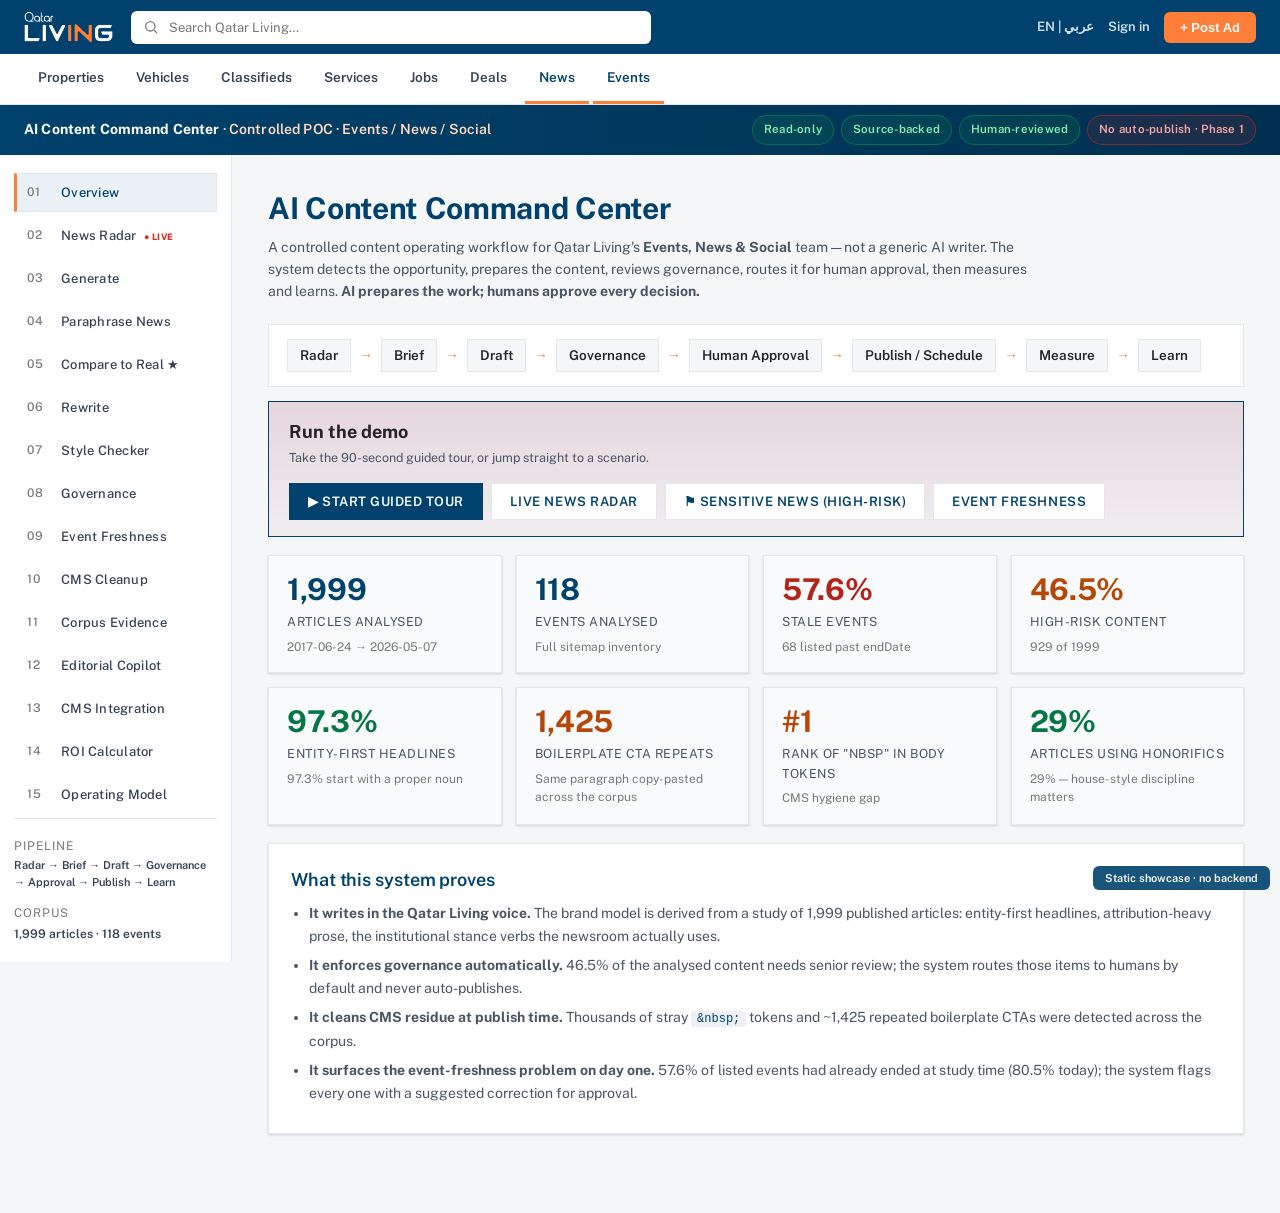
==== index.html @ 184d334a "Add Compare-to-Real: real QL article vs pilot from same facts, side by side Co-Authored-By: Claude O" ====
<!doctype html>
<html lang="en">
<head>
  <meta charset="utf-8" />
  <meta name="viewport" content="width=device-width, initial-scale=1" />
  <title>Qatar Living — Editorial Command Center · LeenAI</title>
  <link rel="stylesheet" href="./style.css" />
  <link rel="preconnect" href="https://fonts.googleapis.com" />
  <link rel="preconnect" href="https://fonts.gstatic.com" crossorigin />
  <link href="https://fonts.googleapis.com/css2?family=Public+Sans:ital,wght@0,400;0,500;0,600;0,700;0,800;1,400&family=Source+Serif+4:wght@600;700&display=swap" rel="stylesheet" />
</head>
<body>
  <div class="ql-chrome">
    <!-- Faithful Qatar Living site header -->
    <div class="ql-topbar">
      <img class="ql-logo" src="./assets/ql-logo.webp" alt="Qatar Living" />
      <div class="ql-search">
        <svg width="16" height="16" viewBox="0 0 24 24" fill="none" stroke="#787878" stroke-width="2"><circle cx="11" cy="11" r="7"/><line x1="21" y1="21" x2="16.65" y2="16.65"/></svg>
        <input placeholder="Search Qatar Living…" />
      </div>
      <div class="ql-top-actions">
        <span class="ql-top-link">EN | عربي</span>
        <span class="ql-top-link">Sign in</span>
        <button class="ql-postad">+ Post Ad</button>
      </div>
    </div>
    <div class="ql-navbar">
      <span class="ql-nav-cat">Properties</span>
      <span class="ql-nav-cat">Vehicles</span>
      <span class="ql-nav-cat">Classifieds</span>
      <span class="ql-nav-cat">Services</span>
      <span class="ql-nav-cat">Jobs</span>
      <span class="ql-nav-cat">Deals</span>
      <span class="ql-nav-cat active">News</span>
      <span class="ql-nav-cat active">Events</span>
    </div>
    <!-- Internal console banner -->
    <div class="console-banner">
      <div class="cb-title">AI Content Command Center <span>· Controlled POC · Events / News / Social</span></div>
      <div class="cb-badges">
        <span class="badge badge-trust">Read-only</span>
        <span class="badge badge-trust">Source-backed</span>
        <span class="badge badge-trust">Human-reviewed</span>
        <span class="badge badge-stop">No auto-publish · Phase 1</span>
      </div>
    </div>
  </div>

  <div class="shell">
    <nav class="sidenav" aria-label="Sections">
      <button class="nav-item active" data-section="overview">
        <span class="nav-num">01</span><span>Overview</span>
      </button>
      <button class="nav-item" data-section="radar">
        <span class="nav-num">02</span><span>News Radar <span class="nav-live">● LIVE</span></span>
      </button>
      <button class="nav-item" data-section="generate">
        <span class="nav-num">03</span><span>Generate</span>
      </button>
      <button class="nav-item" data-section="paraphrase">
        <span class="nav-num">04</span><span>Paraphrase News</span>
      </button>
      <button class="nav-item" data-section="compare">
        <span class="nav-num">05</span><span>Compare to Real ★</span>
      </button>
      <button class="nav-item" data-section="rewrite">
        <span class="nav-num">06</span><span>Rewrite</span>
      </button>
      <button class="nav-item" data-section="checker">
        <span class="nav-num">07</span><span>Style Checker</span>
      </button>
      <button class="nav-item" data-section="governance">
        <span class="nav-num">08</span><span>Governance</span>
      </button>
      <button class="nav-item" data-section="freshness">
        <span class="nav-num">09</span><span>Event Freshness</span>
      </button>
      <button class="nav-item" data-section="cleanup">
        <span class="nav-num">10</span><span>CMS Cleanup</span>
      </button>
      <button class="nav-item" data-section="evidence">
        <span class="nav-num">11</span><span>Corpus Evidence</span>
      </button>
      <button class="nav-item" data-section="copilot">
        <span class="nav-num">12</span><span>Editorial Copilot</span>
      </button>
      <button class="nav-item" data-section="cms">
        <span class="nav-num">13</span><span>CMS Integration</span>
      </button>
      <button class="nav-item" data-section="roi">
        <span class="nav-num">14</span><span>ROI Calculator</span>
      </button>
      <button class="nav-item" data-section="operating">
        <span class="nav-num">15</span><span>Operating Model</span>
      </button>
      <div class="nav-foot">
        <div class="nav-foot-label">Pipeline</div>
        <div class="nav-foot-value" style="font-size:11px;line-height:1.5">Radar → Brief → Draft → Governance → Approval → Publish → Learn</div>
        <div class="nav-foot-label" style="margin-top:14px">Corpus</div>
        <div class="nav-foot-value">1,999 articles · 118 events</div>
      </div>
    </nav>

    <main class="main">

      <!-- ───────────────────── 01 OVERVIEW ───────────────────── -->
      <section id="section-overview" class="section visible">
        <div class="section-head">
          <h1>AI Content Command Center</h1>
          <p class="section-sub">
            A controlled content operating workflow for Qatar Living's
            <b>Events, News &amp; Social</b> team — not a generic AI writer. The
            system detects the opportunity, prepares the content, reviews
            governance, routes it for human approval, then measures and learns.
            <b>AI prepares the work; humans approve every decision.</b>
          </p>
        </div>

        <!-- Pipeline strip -->
        <div class="pipeline-strip">
          <span class="pipe">Radar</span><span class="pipe-arrow">→</span>
          <span class="pipe">Brief</span><span class="pipe-arrow">→</span>
          <span class="pipe">Draft</span><span class="pipe-arrow">→</span>
          <span class="pipe">Governance</span><span class="pipe-arrow">→</span>
          <span class="pipe">Human Approval</span><span class="pipe-arrow">→</span>
          <span class="pipe">Publish / Schedule</span><span class="pipe-arrow">→</span>
          <span class="pipe">Measure</span><span class="pipe-arrow">→</span>
          <span class="pipe">Learn</span>
        </div>

        <!-- Run demo entry -->
        <div class="run-demo-bar">
          <div>
            <div class="run-demo-title">Run the demo</div>
            <div class="run-demo-sub">Take the 90-second guided tour, or jump straight to a scenario.</div>
          </div>
          <div class="run-demo-actions">
            <button class="btn-primary" id="tour-start">▶ Start guided tour</button>
            <button class="btn-secondary" data-jump="radar">Live News Radar</button>
            <button class="btn-secondary" data-demo="sensitive">⚑ Sensitive News (High-risk)</button>
            <button class="btn-secondary" data-jump="freshness">Event freshness</button>
          </div>
        </div>

        <div class="stat-grid" id="stat-grid">
          <div class="stat-card stat-loading">Loading corpus statistics…</div>
        </div>

        <div class="card explainer">
          <h3>What this system proves</h3>
          <ul class="bullets">
            <li><b>It writes in the Qatar Living voice.</b> The brand model is derived from a study of 1,999 published articles: entity-first headlines, attribution-heavy prose, the institutional stance verbs the newsroom actually uses.</li>
            <li><b>It enforces governance automatically.</b> 46.5% of the analysed content needs senior review; the system routes those items to humans by default and never auto-publishes.</li>
            <li><b>It cleans CMS residue at publish time.</b> Thousands of stray <code>&amp;nbsp;</code> tokens and ~1,425 repeated boilerplate CTAs were detected across the corpus.</li>
            <li><b>It surfaces the event-freshness problem on day one.</b> 57.6% of listed events had already ended at study time (80.5% today); the system flags every one with a suggested correction for approval.</li>
          </ul>
        </div>
      </section>

      <!-- ───────────────────── 02 NEWS RADAR ───────────────────── -->
      <section id="section-radar" class="section">
        <div class="section-head">
          <h1>Live News Radar</h1>
          <p class="section-sub">
            The pilot continuously scrapes real Qatar news (QNA, The Peninsula,
            Qatar Tribune, Gulf Times and more) and classifies each item for
            governance risk. Pick any story and the system <b>re-reports it in
            Qatar Living's tone</b> — reworded, governed, queued for approval.
            Only headline + source are stored; the article is written fresh.
          </p>
        </div>

        <div class="radar-bar">
          <div class="radar-status" id="radar-status">Loading live feed…</div>
          <div class="row" style="gap:8px;flex-wrap:wrap">
            <span class="radar-risk" id="radar-riskmix"></span>
            <button class="btn-primary" id="radar-auto">⚡ Auto-prepare top 3 → queue</button>
            <button class="btn-secondary" id="radar-refresh">↻ Refresh now</button>
          </div>
        </div>
        <div id="radar-auto-out"></div>

        <div class="radar-grid" id="radar-grid">
          <div class="empty-state">Scraping live Qatar news…</div>
        </div>

        <!-- where the prepared QL package appears -->
        <div id="radar-output" style="margin-top:18px"></div>
      </section>

      <!-- ───────────────────── 03 GENERATE ───────────────────── -->
      <section id="section-generate" class="section">
        <div class="section-head">
          <h1>New Event / News Content Package</h1>
          <p class="section-sub">
            Provide a brief. The system returns a <b>complete multi-format
            package</b> — brief, article, Instagram caption, story copy, push
            notification, video/Reel script, and a poster brief — with a
            governance verdict and source-grounding check. Then route it to the
            approval queue.
          </p>
        </div>

        <div class="scenario-row" id="scenario-row">
          <span class="scenario-label">Demo scenarios:</span>
        </div>

        <div class="generate-grid">
          <div class="card form-card">
            <div class="form-grid">
              <label class="field field-wide">
                <span>Topic / headline idea</span>
                <input id="g-topic" type="text" placeholder="HH the Amir receives Pakistani PM in Doha" />
              </label>

              <label class="field">
                <span>Entity</span>
                <input id="g-entity" type="text" placeholder="HH Sheikh Tamim bin Hamad Al Thani" />
              </label>

              <label class="field">
                <span>Category</span>
                <input id="g-category" type="text" placeholder="Diplomatic / Royal" />
              </label>

              <label class="field">
                <span>Date</span>
                <input id="g-date" type="text" placeholder="2026-06-07" />
              </label>

              <label class="field">
                <span>Risk hint</span>
                <select id="g-risk-hint">
                  <option value="">auto</option>
                  <option>High</option>
                  <option>Medium</option>
                  <option>Low</option>
                </select>
              </label>

              <label class="field field-wide">
                <span>Key facts</span>
                <textarea id="g-facts" rows="4" placeholder="The Amir received HE Mr Sharif at the Amiri Diwan…"></textarea>
              </label>

              <label class="field field-wide">
                <span>Quote (optional)</span>
                <textarea id="g-quote" rows="2" placeholder="We value Pakistan's stance — HH the Amir"></textarea>
              </label>

              <label class="field">
                <span>Length</span>
                <select id="g-length">
                  <option>short</option>
                  <option selected>standard</option>
                  <option>long</option>
                </select>
              </label>

              <label class="field" style="align-self:end">
                <span>Mode</span>
                <select id="g-mode" title="Output mode">
                  <option value="package" selected>Full package (multi-format)</option>
                  <option value="stream">Article only (live stream)</option>
                  <option value="full">Article only (one shot)</option>
                </select>
              </label>

              <div class="field" style="align-self:end">
                <button id="g-submit" class="btn-primary">Generate package</button>
              </div>
            </div>
          </div>

          <div class="card output-card" id="g-output">
            <div class="empty-state">Generated draft, governance, and style score will appear here.</div>
          </div>
        </div>
      </section>

      <!-- ───────────────────── 03 PARAPHRASE NEWS ───────────────────── -->
      <section id="section-paraphrase" class="section">
        <div class="section-head">
          <h1>Paraphrase News into Qatar Living style</h1>
          <p class="section-sub">
            Paste a full news article from any source (wire copy, a press
            release, another outlet). The system <b>re-reports it as an original
            Qatar Living article</b> — reworded, not copied — applying all
            <b>12 Genuine Issues</b> and the house guidelines: cleans
            <code>&amp;nbsp;</code>/boilerplate, fixes honorifics, removes
            sensational language, adds a local-impact angle, suggests a category
            and byline, and surfaces the key facts. Then it checks how faithful
            the rewrite is to the source.
          </p>
        </div>

        <div class="scenario-row">
          <span class="scenario-label">Try a sample:</span>
          <button class="scenario-btn" id="pp-sample">Messy wire story (with nbsp + hype + boilerplate)</button>
        </div>

        <div class="rewrite-grid">
          <div class="card">
            <label class="field" style="margin-bottom:12px">
              <span>Original source name (optional)</span>
              <input id="pp-source" type="text" placeholder="e.g. Gulf Times / Qatar Airways press office" />
            </label>
            <h3>Paste the full news article</h3>
            <textarea id="pp-input" rows="16" placeholder="Paste the complete article text here…"></textarea>
            <button id="pp-submit" class="btn-primary" style="margin-top:14px">Paraphrase into Qatar Living style</button>
          </div>
          <div class="card" id="pp-output">
            <div class="empty-state">The Qatar-Living-style rewrite, the Genuine Issues applied, governance, grounding, and an originality check will appear here.</div>
          </div>
        </div>
      </section>

      <!-- ───────────────────── 05 COMPARE TO REAL ───────────────────── -->
      <section id="section-compare" class="section">
        <div class="section-head">
          <h1>Compare to a Real Qatar Living Article</h1>
          <p class="section-sub">
            Pick a <b>real, recently-published Qatar Living article</b>. The pilot
            writes its own version from the <b>same facts</b>. You judge them
            side by side. We don't claim "better" — the style score measures
            <b>adherence to your own house rules</b>; readability and grounding
            are independent. The real article's CMS-hygiene issues are shown too.
          </p>
        </div>
        <div class="callout">
          <b>How to read this:</b> the real article is by definition 100% Qatar Living style (it <i>is</i> Qatar Living). The interesting result is that the pilot, from only the facts, lands at near-identical adherence — usually <b>more readable and with zero CMS residue</b>.
        </div>
        <div class="scenario-row" id="compare-row">
          <span class="scenario-label">Real articles:</span>
        </div>
        <div id="compare-output">
          <div class="empty-state">Pick a real article above to generate the side-by-side.</div>
        </div>
      </section>

      <!-- ───────────────────── 06 REWRITE ───────────────────── -->
      <section id="section-rewrite" class="section">
        <div class="section-head">
          <h1>Rewrite in Qatar Living voice</h1>
          <p class="section-sub">Paste rough or casual text. LeenAI rewrites it into Qatar Living's institutional register, drops forbidden language, and adds attribution.</p>
        </div>

        <div class="scenario-row" id="rewrite-samples-row">
          <span class="scenario-label">Try a sample:</span>
        </div>

        <div class="rewrite-grid">
          <div class="card">
            <h3>Original</h3>
            <textarea id="r-input" rows="10" placeholder="Paste rough text here…"></textarea>
            <button id="r-submit" class="btn-primary" style="margin-top:14px">Rewrite</button>
          </div>
          <div class="card" id="r-output">
            <div class="empty-state">Rewritten draft, change summary, and a before/after style score will appear here.</div>
          </div>
        </div>
      </section>

      <!-- ───────────────────── 04 STYLE CHECKER ───────────────────── -->
      <section id="section-checker" class="section">
        <div class="section-head">
          <h1>Style Compliance Checker</h1>
          <p class="section-sub">Paste a draft. The checker scores it against seven Qatar-Living style dimensions and lists suggested edits.</p>
        </div>
        <div class="rewrite-grid">
          <div class="card">
            <h3>Draft</h3>
            <textarea id="c-input" rows="14" placeholder="First line is treated as the headline. Following lines are the body."></textarea>
            <div class="row" style="margin-top:14px;gap:14px">
              <label class="field" style="flex:0 0 auto">
                <span>Intended length</span>
                <select id="c-length">
                  <option>short</option>
                  <option selected>standard</option>
                  <option>long</option>
                </select>
              </label>
              <button id="c-submit" class="btn-primary">Score</button>
            </div>
          </div>
          <div class="card" id="c-output">
            <div class="empty-state">Score and per-dimension breakdown will appear here.</div>
          </div>
        </div>
      </section>

      <!-- ───────────────────── 05 GOVERNANCE ───────────────────── -->
      <section id="section-governance" class="section">
        <div class="section-head">
          <h1>Governance Risk Classifier</h1>
          <p class="section-sub">Paste any draft or headline. The classifier returns the risk tier, labels detected, and the required Qatar Living approval route.</p>
        </div>
        <div class="rewrite-grid">
          <div class="card">
            <h3>Draft</h3>
            <textarea id="gov-input" rows="14" placeholder="Paste draft text or a headline…"></textarea>
            <button id="gov-submit" class="btn-primary" style="margin-top:14px">Classify</button>
          </div>
          <div class="card" id="gov-output">
            <div class="empty-state">Risk tier, labels, and approval route will appear here.</div>
          </div>
        </div>
      </section>

      <!-- ───────────────────── 06 EVENT FRESHNESS ───────────────────── -->
      <section id="section-freshness" class="section">
        <div class="section-head">
          <h1>Event Freshness Monitor</h1>
          <p class="section-sub">Surfaces stale events from <code>stale_events.jsonl</code> and proposes a lifecycle action per event.</p>
        </div>
        <div id="freshness-summary" class="callout">Loading event freshness report…</div>
        <div class="card" style="padding:0;overflow:hidden">
          <table id="freshness-table">
            <thead>
              <tr>
                <th>Event</th>
                <th>Start</th>
                <th>End</th>
                <th>Days stale</th>
                <th>CMS status</th>
                <th>Suggested action</th>
              </tr>
            </thead>
            <tbody><tr><td colspan="6" style="padding:18px">Loading…</td></tr></tbody>
          </table>
        </div>
      </section>

      <!-- ───────────────────── 07 CMS CLEANUP ───────────────────── -->
      <section id="section-cleanup" class="section">
        <div class="section-head">
          <h1>CMS Cleanup Assistant</h1>
          <p class="section-sub">Paste a messy article body. The cleaner strips <code>&amp;nbsp;</code>, the repeated social-CTA boilerplate, stray HTML, and whitespace noise.</p>
        </div>
        <div class="rewrite-grid">
          <div class="card">
            <h3>Raw body</h3>
            <textarea id="cl-input" rows="12" placeholder="Paste raw HTML/article body here…"></textarea>
            <div class="row" style="margin-top:14px;gap:14px">
              <button id="cl-load-sample" class="btn-secondary">Load sample dirty body</button>
              <button id="cl-submit" class="btn-primary">Clean</button>
            </div>
          </div>
          <div class="card" id="cl-output">
            <div class="empty-state">Cleaned text and a count of issues removed will appear here.</div>
          </div>
        </div>
      </section>

      <!-- ───────────────────── 08 EVIDENCE ───────────────────── -->
      <section id="section-evidence" class="section">
        <div class="section-head">
          <h1>Corpus Evidence</h1>
          <p class="section-sub">Every style rule the AI follows is grounded in the corpus. The chips below come from the actual frequency tables in <code>analysis_data.json</code>.</p>
        </div>

        <div class="evidence-grid">
          <div class="card">
            <h3>Top headline openers</h3>
            <p class="muted">The entity-first pattern — 97.3% of QL headlines begin with one of these.</p>
            <div class="chips" id="ev-openers"></div>
          </div>

          <div class="card">
            <h3>Editorial stance verbs</h3>
            <p class="muted">The verb palette LeenAI prefers. Every one is a top-25 corpus hit.</p>
            <div class="chips" id="ev-verbs"></div>
          </div>

          <div class="card">
            <h3>Avoided language</h3>
            <p class="muted">Probe terms that appear in &lt;1% of the corpus. LeenAI never produces these.</p>
            <div class="chips chips-warn" id="ev-avoid"></div>
          </div>

          <div class="card">
            <h3>Persona summary</h3>
            <blockquote class="persona">
              Institutional, formal, optimistic, ceremonial, attribution-heavy.
              Entity-first headlines. Stance verbs: announced, launched, stressed,
              affirmed, welcomed, signed. Honorifics respected (29% of articles).
              Avoids opinion, clickbait, and sensational language.
            </blockquote>
          </div>

          <div class="card span-2">
            <h3>Sample headlines from the corpus</h3>
            <ul class="serif-list" id="ev-headlines"></ul>
          </div>

          <div class="card span-2">
            <h3>The brand-voice prompt</h3>
            <p class="muted">This is the exact system prompt LeenAI uses for every Qatar Living draft.</p>
            <pre id="ev-prompt" class="prompt-pre">Loading…</pre>
          </div>
        </div>
      </section>

      <!-- ───────────────────── 09 EDITORIAL COPILOT ───────────────────── -->
      <section id="section-copilot" class="section">
        <div class="section-head">
          <h1>Editorial Copilot</h1>
          <p class="section-sub">
            The human-in-the-loop queue. AI prepares the draft; the editor
            approves, edits-and-approves, or rejects with a reason. Every
            decision feeds the learning loop below — this is how the system
            improves from editor behaviour over time.
          </p>
        </div>

        <div class="row" style="gap:10px;margin-bottom:14px;flex-wrap:wrap">
          <button id="cp-seed" class="btn-secondary">Send a generated draft to the queue</button>
          <button id="cp-refresh" class="btn-secondary">Refresh queue</button>
          <button id="cp-reset" class="btn-secondary">Reset queue</button>
        </div>

        <div class="generate-grid">
          <div class="card" style="padding:0;overflow:hidden">
            <div style="padding:14px 18px;border-bottom:1px solid var(--rule)"><h3 style="margin:0">Review queue</h3></div>
            <div id="cp-queue"><div class="empty-state" style="padding:18px">Queue is empty. Click “Send a generated draft to the queue”.</div></div>
          </div>
          <div class="card">
            <h3>Learning loop</h3>
            <p class="muted">Reviewer reasons aggregated into candidate prompt-rule improvements — the §6 learning hook.</p>
            <div id="cp-learning"><div class="empty-state">Act on a few queue items to populate the learning loop.</div></div>
          </div>
        </div>
      </section>

      <!-- ───────────────────── 10 CMS INTEGRATION ───────────────────── -->
      <section id="section-cms" class="section">
        <div class="section-head">
          <h1>CMS Integration <span class="mock-tag">MOCK CONNECTOR</span></h1>
          <p class="section-sub">
            Demonstrates the integration <i>contract</i>, not a live system.
            Read-only pull of content opportunities; drafts pushed as
            <b>draft status only</b> — never auto-published. A real adapter swaps
            these calls for the CMS REST API (e.g. WordPress <code>status=draft</code>).
          </p>
        </div>
        <div class="callout">
          <b>Why this matters:</b> the #1 question from any media buyer is “how do you
          integrate with our CMS?”. The answer is: read-only first, drafts only,
          human publishes. This panel makes that posture concrete.
        </div>
        <div class="card" style="padding:0;overflow:hidden">
          <div style="padding:14px 18px;border-bottom:1px solid var(--rule)"><h3 style="margin:0">Content opportunities (read-only pull)</h3></div>
          <div id="cms-opps"><div class="empty-state" style="padding:18px">Loading…</div></div>
        </div>
        <div id="cms-push-out" style="margin-top:16px"></div>
      </section>

      <!-- ───────────────────── 11 ROI CALCULATOR ───────────────────── -->
      <section id="section-roi" class="section">
        <div class="section-head">
          <h1>ROI Calculator</h1>
          <p class="section-sub">
            The number executives actually decide on. Conservative by design —
            adoption is set below 100% and every formula is shown.
          </p>
        </div>
        <div class="generate-grid">
          <div class="card form-card">
            <div class="form-grid">
              <label class="field"><span>Editors</span><input id="roi-editors" type="number" value="20" /></label>
              <label class="field"><span>Articles / day</span><input id="roi-articles" type="number" value="40" /></label>
              <label class="field"><span>Minutes saved / article</span><input id="roi-minutes" type="number" value="12" /></label>
              <label class="field"><span>Working days / month</span><input id="roi-days" type="number" value="22" /></label>
              <label class="field"><span>Loaded cost / hour (USD)</span><input id="roi-cost" type="number" value="25" /></label>
              <label class="field"><span>Adoption rate (0-1)</span><input id="roi-adopt" type="number" step="0.05" value="0.6" /></label>
              <div class="field field-wide" style="align-self:end">
                <button id="roi-submit" class="btn-primary">Calculate ROI</button>
              </div>
            </div>
          </div>
          <div class="card" id="roi-output">
            <div class="empty-state">Adjust the inputs and click Calculate ROI.</div>
          </div>
        </div>
      </section>

      <!-- ───────────────────── 12 OPERATING MODEL ───────────────────── -->
      <section id="section-operating" class="section">
        <div class="section-head">
          <h1>Operating Model &amp; KPI Readiness</h1>
          <p class="section-sub">
            How the system becomes part of the company's daily workflow — every
            stage has an owner, a KPI, and a control. This is what separates an
            operating layer from an AI experiment.
          </p>
        </div>
        <div class="callout" id="op-principle">Loading…</div>
        <div class="card" style="padding:0;overflow:hidden">
          <table id="op-table">
            <thead><tr><th>Workflow stage</th><th>Owner</th><th>KPI</th><th>Control</th></tr></thead>
            <tbody><tr><td colspan="4" style="padding:18px">Loading…</td></tr></tbody>
          </table>
        </div>
        <h3 style="margin-top:20px">Audit trail (every decision logged)</h3>
        <p class="muted">Source · draft · reviewer · decision · reason · timestamp — populated as the approval queue is used.</p>
        <div class="card" style="padding:0;overflow:hidden">
          <table id="audit-table">
            <thead><tr><th>Time</th><th>Item</th><th>Action</th><th>Reviewer</th><th>Reason</th></tr></thead>
            <tbody><tr><td colspan="5" style="padding:18px" class="muted">No decisions yet. Use the Editorial Copilot to approve/edit/reject items.</td></tr></tbody>
          </table>
        </div>
      </section>

    </main>
  </div>

  <!-- Guided tour overlay -->
  <div id="tour" class="tour-hidden">
    <div class="tour-backdrop"></div>
    <div class="tour-card" id="tour-card">
      <div class="tour-step" id="tour-step"></div>
      <div class="tour-title" id="tour-title"></div>
      <div class="tour-text" id="tour-text"></div>
      <div class="tour-actions">
        <button class="btn-secondary" id="tour-skip">Skip</button>
        <button class="btn-primary" id="tour-next">Next →</button>
      </div>
    </div>
  </div>

  <script src="./static-shim.js"></script>
  <script src="./app.js"></script>
<div style="position:fixed;right:10px;bottom:10px;background:#00426d;color:#fff;font:600 11px Public Sans,sans-serif;padding:6px 12px;border-radius:6px;z-index:99;opacity:.9">Static showcase · no backend</div></body>
</html>
---- style.css ----
/* ───────────── Qatar Living AI Content Command Center — visual system ─────────────
   Faithful Qatar Living identity: navy #00426d, orange #ff7f38, Public Sans,
   white surfaces, light greys. Built to look like it lives inside qatarliving.com. */

:root {
  --navy:          #00426d;   /* Qatar Living primary navy */
  --navy-2:        #00304f;   /* darker navy (header) */
  --orange:        #ff7f38;   /* Qatar Living orange accent */
  --orange-2:      #ff6916;   /* deeper orange (hover) */

  --ink:           #f4f6f8;   /* page background (light) */
  --ink-2:         #ffffff;   /* card surface (white) */
  --ink-3:         #eef3f7;   /* hovered/active surface */
  --rule:          #e3e7ec;   /* hairline rule */
  --bone:          #242424;   /* primary text (dark) */
  --bone-2:        #4a5563;   /* secondary text */
  --muted:         #787878;   /* tertiary text */
  --maroon:        #00426d;   /* primary accent (mapped to QL navy) */
  --gold:          #ff7f38;   /* secondary accent (mapped to QL orange) */
  --gold-dim:      #c9c9c9;
  --high:          #d92d20;   /* risk-High */
  --mid:           #dc6803;   /* risk-Medium */
  --low:           #079455;   /* risk-Low */
  --info:          #00426d;
  --serif:         "Public Sans", -apple-system, BlinkMacSystemFont, "Segoe UI", Arial, sans-serif;
  --sans:          "Public Sans", -apple-system, BlinkMacSystemFont, "Segoe UI", Arial, sans-serif;
  --shadow-card:   0 1px 2px rgba(16,24,40,.06), 0 1px 3px rgba(16,24,40,.10);
  --shadow-soft:   0 4px 16px rgba(16,24,40,.08);
}

* { box-sizing: border-box; }

html, body {
  margin: 0;
  padding: 0;
  background: var(--ink);
  color: var(--bone);
  font-family: var(--sans);
  font-size: 14px;
  line-height: 1.55;
  -webkit-font-smoothing: antialiased;
  text-rendering: optimizeLegibility;
}

a { color: var(--navy); text-decoration: none; }
code {
  font-family: ui-monospace, SFMono-Regular, Menlo, monospace;
  background: rgba(0,66,109,.07);
  color: var(--navy);
  padding: 1px 6px;
  border-radius: 3px;
  font-size: 0.86em;
}

/* ════════ Qatar Living website chrome (the real site header) ════════ */
.ql-chrome { position: sticky; top: 0; z-index: 30; }
.ql-topbar {
  background: var(--navy);
  display: flex; align-items: center; gap: 18px;
  padding: 10px 24px;
}
.ql-logo { height: 34px; width: auto; display: block; }
.ql-search {
  flex: 1; max-width: 520px;
  display: flex; align-items: center; gap: 8px;
  background: #fff; border-radius: 6px; padding: 8px 12px;
  color: var(--muted); font-size: 13px;
}
.ql-search input { border: none; outline: none; flex: 1; font-family: var(--sans); font-size: 13px; color: #242424; background: transparent; }
.ql-top-actions { display: flex; align-items: center; gap: 14px; margin-left: auto; }
.ql-top-link { color: #cfe0ec; font-size: 13px; font-weight: 600; }
.ql-postad {
  background: var(--orange); color: #fff; font-weight: 700; font-size: 13px;
  padding: 8px 16px; border-radius: 6px; border: none; cursor: pointer;
}
.ql-postad:hover { background: var(--orange-2); }
.ql-navbar {
  background: #fff; border-bottom: 1px solid var(--rule);
  display: flex; align-items: center; gap: 4px; padding: 0 24px;
  overflow-x: auto;
}
.ql-nav-cat {
  padding: 13px 14px; font-size: 13.5px; font-weight: 600; color: #344054;
  border-bottom: 3px solid transparent; white-space: nowrap; cursor: default;
}
.ql-nav-cat:hover { color: var(--navy); }
.ql-nav-cat.active { color: var(--navy); border-bottom-color: var(--orange); }
/* the console banner under the QL chrome */
.console-banner {
  background: linear-gradient(90deg, var(--navy), var(--navy-2));
  color: #fff; padding: 10px 24px;
  display: flex; align-items: center; justify-content: space-between; gap: 14px;
  flex-wrap: wrap;
}
.console-banner .cb-title { font-weight: 700; font-size: 14px; letter-spacing: .01em; }
.console-banner .cb-title span { color: #ffd9c2; font-weight: 600; }
.console-banner .cb-badges { display: flex; gap: 7px; flex-wrap: wrap; }

/* ────── Topbar ────── */
.topbar {
  display: flex;
  align-items: center;
  justify-content: space-between;
  padding: 14px 28px;
  border-bottom: 1px solid var(--rule);
  background:
    linear-gradient(180deg, rgba(255,255,255,0.02), rgba(0,0,0,0)),
    var(--ink);
  position: sticky;
  top: 0;
  z-index: 10;
}
.brand { display: flex; align-items: center; gap: 14px; }
.brand-mark {
  width: 42px; height: 42px;
  display: grid; place-items: center;
  background: var(--maroon);
  color: var(--bone);
  font-family: var(--serif);
  font-weight: 700;
  font-size: 18px;
  letter-spacing: 0.04em;
  border: 1px solid rgba(255,255,255,.10);
}
.brand-title {
  font-family: var(--serif);
  font-weight: 700;
  font-size: 18px;
  letter-spacing: 0.01em;
  color: var(--bone);
}
.brand-sub {
  color: var(--muted);
  font-size: 12px;
  letter-spacing: 0.04em;
  text-transform: uppercase;
}
.topbar-meta { display: flex; gap: 8px; }

/* ────── Pills ────── */
.pill {
  display: inline-flex;
  align-items: center;
  gap: 6px;
  padding: 5px 10px;
  border: 1px solid var(--rule);
  border-radius: 999px;
  font-size: 12px;
  color: var(--bone-2);
  background: rgba(255,255,255,.02);
  letter-spacing: 0.02em;
}
.pill-quiet { color: var(--muted); }
.pill-ok    { color: #6EE7B7; border-color: rgba(110,231,183,.35); }
.pill-warn  { color: #FCD34D; border-color: rgba(252,211,77,.35); }
.pill-bad   { color: #FCA5A5; border-color: rgba(252,165,165,.35); }
.pill-high  { background: rgba(220,38,38,.12); color: #FCA5A5; border-color: rgba(220,38,38,.45); }
.pill-medium{ background: rgba(217,119,6,.14);  color: #FBBF24; border-color: rgba(217,119,6,.45); }
.pill-low   { background: rgba(22,163,74,.12);  color: #86EFAC; border-color: rgba(22,163,74,.45); }

/* ────── Shell ────── */
.shell {
  display: grid;
  grid-template-columns: 240px 1fr;
  min-height: calc(100vh - 70px);
}

/* ────── Sidenav ────── */
.sidenav {
  background: var(--ink);
  border-right: 1px solid var(--rule);
  padding: 18px 14px;
  display: flex;
  flex-direction: column;
  gap: 4px;
  position: sticky;
  top: 70px;
  align-self: start;
  height: calc(100vh - 70px);
  overflow-y: auto;
}
.nav-item {
  display: flex;
  align-items: center;
  gap: 12px;
  padding: 11px 12px;
  background: transparent;
  color: var(--bone-2);
  border: 1px solid transparent;
  text-align: left;
  cursor: pointer;
  font-family: var(--sans);
  font-size: 13px;
  font-weight: 500;
  letter-spacing: 0.02em;
  transition: background 120ms, color 120ms, border-color 120ms;
}
.nav-item:hover { background: var(--ink-2); color: var(--bone); }
.nav-item.active {
  background: var(--ink-2);
  color: var(--bone);
  border-color: var(--rule);
  border-left: 2px solid var(--gold);
  padding-left: 10px;
}
.nav-num {
  font-family: var(--serif);
  font-size: 12px;
  color: var(--muted);
  width: 22px;
  letter-spacing: 0.05em;
}
.nav-foot {
  margin-top: auto;
  padding-top: 18px;
  border-top: 1px solid var(--rule);
  color: var(--muted);
  font-size: 12px;
}
.nav-foot-label { text-transform: uppercase; letter-spacing: 0.08em; color: var(--muted); }
.nav-foot-value { color: var(--bone-2); font-weight: 600; margin-top: 2px; }

/* ────── Main ────── */
.main {
  padding: 30px 36px 80px;
  max-width: 1280px;
}

.section { display: none; }
.section.visible { display: block; animation: fadein 160ms ease-out; }
@keyframes fadein {
  from { opacity: 0; transform: translateY(4px); }
  to   { opacity: 1; transform: none; }
}

.section-head { margin-bottom: 22px; }
.section-head h1 {
  font-family: var(--serif);
  font-weight: 700;
  font-size: 30px;
  letter-spacing: -0.01em;
  margin: 0 0 6px;
  color: var(--bone);
}
.section-sub { color: var(--bone-2); max-width: 780px; margin: 0; }

/* ────── Cards ────── */
.card {
  background: var(--ink-2);
  border: 1px solid var(--rule);
  padding: 22px 22px;
  box-shadow: var(--shadow-card);
  position: relative;
}
.card h3 {
  margin: 0 0 8px;
  font-family: var(--serif);
  font-weight: 600;
  font-size: 18px;
  letter-spacing: -0.005em;
}
.muted { color: var(--muted); font-size: 12.5px; margin: 0 0 12px; }
.row { display: flex; align-items: center; }
.btn-primary, .btn-secondary {
  font-family: var(--sans);
  font-size: 13px;
  font-weight: 600;
  letter-spacing: 0.04em;
  padding: 10px 18px;
  border: 1px solid var(--maroon);
  background: var(--maroon);
  color: var(--bone);
  cursor: pointer;
  text-transform: uppercase;
  transition: background 100ms;
}
.btn-primary:hover { background: #A2143C; border-color: #A2143C; }
.btn-secondary {
  background: transparent;
  color: var(--bone);
  border-color: var(--rule);
}
.btn-secondary:hover { background: var(--ink-3); }
.btn-primary:disabled {
  background: var(--gold-dim);
  border-color: var(--gold-dim);
  cursor: progress;
}

/* ────── Forms ────── */
.field { display: flex; flex-direction: column; gap: 6px; }
.field span {
  font-size: 11px;
  color: var(--muted);
  letter-spacing: 0.06em;
  text-transform: uppercase;
  font-weight: 600;
}
.field input, .field select, .field textarea, textarea {
  background: var(--ink);
  border: 1px solid var(--rule);
  color: var(--bone);
  font-family: var(--sans);
  font-size: 14px;
  padding: 10px 12px;
  outline: none;
  width: 100%;
  resize: vertical;
}
.field input:focus, .field select:focus, .field textarea:focus, textarea:focus {
  border-color: var(--gold);
  background: var(--ink-3);
}

.empty-state {
  color: var(--muted);
  font-size: 13px;
  font-style: italic;
  padding: 22px 4px;
}

/* ────── Overview stat grid ────── */
.stat-grid {
  display: grid;
  grid-template-columns: repeat(auto-fill, minmax(220px, 1fr));
  gap: 14px;
  margin-bottom: 18px;
}
.stat-card {
  background: var(--ink-2);
  border: 1px solid var(--rule);
  padding: 18px 18px 16px;
  position: relative;
  box-shadow: var(--shadow-card);
}
.stat-card.stat-loading {
  color: var(--muted);
  font-style: italic;
}
.stat-card .num {
  font-family: var(--serif);
  font-size: 30px;
  font-weight: 700;
  color: var(--gold);
  letter-spacing: -0.01em;
  line-height: 1;
}
.stat-card .num.warn { color: #FBBF24; }
.stat-card .num.bad  { color: #FCA5A5; }
.stat-card .num.ok   { color: #86EFAC; }
.stat-card .label {
  margin-top: 8px;
  color: var(--bone-2);
  font-size: 12.5px;
  letter-spacing: 0.04em;
  text-transform: uppercase;
}
.stat-card .sub { color: var(--muted); font-size: 12px; margin-top: 6px; }

.explainer .bullets {
  margin: 0; padding-left: 18px;
  color: var(--bone-2);
  line-height: 1.65;
}
.explainer .bullets li { margin-bottom: 6px; }

/* ────── Scenario row (demo buttons) ────── */
.scenario-row {
  display: flex; flex-wrap: wrap; align-items: center; gap: 8px;
  margin-bottom: 16px;
}
.scenario-label {
  color: var(--muted);
  font-size: 12px;
  letter-spacing: 0.06em;
  text-transform: uppercase;
  margin-right: 4px;
}
.scenario-btn {
  background: var(--ink-2);
  border: 1px solid var(--rule);
  color: var(--bone);
  font-size: 12.5px;
  font-weight: 500;
  padding: 7px 12px;
  cursor: pointer;
  font-family: var(--sans);
  transition: background 120ms, border-color 120ms;
}
.scenario-btn:hover { background: var(--ink-3); border-color: var(--gold); }
.scenario-btn .risk-mini {
  display: inline-block;
  padding: 1px 6px;
  margin-left: 8px;
  border-radius: 3px;
  font-size: 10.5px;
  letter-spacing: 0.04em;
}
.scenario-btn .risk-mini.High   { background: rgba(220,38,38,.18); color: #FCA5A5; }
.scenario-btn .risk-mini.Medium { background: rgba(217,119,6,.18); color: #FBBF24; }
.scenario-btn .risk-mini.Low    { background: rgba(22,163,74,.18); color: #86EFAC; }

/* ────── Generate / Rewrite grid ────── */
.generate-grid {
  display: grid;
  grid-template-columns: 1fr 1.05fr;
  gap: 18px;
}
.rewrite-grid {
  display: grid;
  grid-template-columns: 1fr 1fr;
  gap: 18px;
}
@media (max-width: 1100px) {
  .generate-grid, .rewrite-grid { grid-template-columns: 1fr; }
}
.form-card .form-grid {
  display: grid;
  grid-template-columns: 1fr 1fr;
  gap: 14px;
}
.field-wide { grid-column: 1 / -1; }

/* ────── Output card content ────── */
.output-card .draft-frame {
  background: rgba(0,0,0,.18);
  border: 1px solid var(--rule);
  padding: 22px 24px;
  font-family: var(--serif);
  font-size: 15.5px;
  line-height: 1.65;
  color: var(--bone);
}
.output-card .draft-frame h2 {
  font-family: var(--serif);
  font-weight: 700;
  font-size: 22px;
  margin: 0 0 6px;
  letter-spacing: -0.005em;
}
.output-card .draft-frame .deck {
  color: var(--bone-2);
  font-style: italic;
  margin-bottom: 14px;
  font-size: 15px;
}
.output-card .draft-frame p { margin: 0 0 12px; }

.panel-row { display: flex; gap: 10px; flex-wrap: wrap; margin: 14px 0 6px; }
.panel-row .pill {
  font-size: 12px;
}

.dim-list { margin-top: 12px; }
.dim-row {
  display: grid;
  grid-template-columns: 200px 60px 1fr;
  gap: 10px;
  align-items: center;
  padding: 8px 0;
  border-bottom: 1px solid var(--rule);
}
.dim-row:last-child { border-bottom: none; }
.dim-name { font-size: 12.5px; color: var(--bone-2); letter-spacing: 0.03em; }
.dim-score {
  font-family: var(--serif);
  font-size: 17px;
  font-weight: 700;
  color: var(--gold);
  text-align: right;
}
.dim-note { color: var(--muted); font-size: 12.5px; line-height: 1.45; }

.score-hero {
  display: grid;
  grid-template-columns: 110px 1fr;
  gap: 16px;
  align-items: center;
  background: rgba(0,0,0,.18);
  border: 1px solid var(--rule);
  padding: 16px 18px;
}
.score-circle {
  width: 90px; height: 90px;
  border-radius: 50%;
  display: grid; place-items: center;
  background: var(--ink-3);
  border: 1px solid var(--rule);
}
.score-circle .n {
  font-family: var(--serif);
  font-weight: 700;
  font-size: 30px;
  color: var(--gold);
}
.score-hero .verdict {
  font-family: var(--serif);
  font-weight: 600;
  font-size: 18px;
}
.score-hero .verdict-sub { color: var(--muted); font-size: 12.5px; }

.callout {
  border-left: 3px solid var(--gold);
  background: rgba(200,168,90,.08);
  color: var(--bone);
  padding: 14px 18px;
  margin: 14px 0 18px;
  font-size: 13.5px;
}

/* ────── Risk badges ────── */
.risk-badge {
  display: inline-flex;
  align-items: center;
  gap: 8px;
  padding: 8px 14px;
  font-weight: 700;
  letter-spacing: 0.06em;
  text-transform: uppercase;
  border: 1px solid;
  font-size: 13px;
}
.risk-badge.High    { background: rgba(220,38,38,.14); color: #FCA5A5; border-color: rgba(220,38,38,.55); }
.risk-badge.Medium  { background: rgba(217,119,6,.16); color: #FBBF24; border-color: rgba(217,119,6,.55); }
.risk-badge.Low     { background: rgba(22,163,74,.14); color: #86EFAC; border-color: rgba(22,163,74,.55); }

/* ────── Tables ────── */
table {
  width: 100%;
  border-collapse: collapse;
  font-size: 13px;
}
thead th {
  background: var(--ink-3);
  color: var(--bone-2);
  text-align: left;
  padding: 12px 14px;
  font-size: 11.5px;
  letter-spacing: 0.06em;
  text-transform: uppercase;
  font-weight: 600;
  border-bottom: 1px solid var(--rule);
}
tbody td {
  padding: 12px 14px;
  border-bottom: 1px solid var(--rule);
  color: var(--bone);
  vertical-align: top;
}
tbody tr:hover td { background: rgba(255,255,255,.02); }
.event-action {
  font-weight: 600;
  font-size: 12px;
  letter-spacing: 0.04em;
}
.event-action.archive  { color: #FCA5A5; }
.event-action.verify   { color: #FBBF24; }
.event-action.review   { color: #FBBF24; }
.event-action.confirm  { color: var(--bone-2); }
.event-action.standard { color: #86EFAC; }
.days-stale {
  font-family: var(--serif);
  font-weight: 700;
  color: #FCA5A5;
  font-size: 16px;
}

/* ────── Chips ────── */
.chips { display: flex; flex-wrap: wrap; gap: 6px; }
.chip {
  background: var(--ink);
  border: 1px solid var(--rule);
  color: var(--bone-2);
  padding: 5px 10px;
  font-size: 12px;
  font-family: var(--sans);
}
.chip .n { color: var(--gold); margin-left: 6px; font-weight: 600; }
.chips-warn .chip {
  border-color: rgba(220,38,38,.4);
  color: #FCA5A5;
  background: rgba(220,38,38,.08);
}

/* ────── Evidence grid ────── */
.evidence-grid {
  display: grid;
  grid-template-columns: 1fr 1fr;
  gap: 18px;
}
.evidence-grid .span-2 { grid-column: 1 / -1; }
@media (max-width: 900px) { .evidence-grid { grid-template-columns: 1fr; } }

.persona {
  font-family: var(--serif);
  font-style: italic;
  font-size: 16px;
  color: var(--bone);
  border-left: 3px solid var(--gold);
  padding: 10px 16px;
  margin: 8px 0 0;
  line-height: 1.55;
}
.serif-list {
  list-style: none;
  padding: 0;
  margin: 0;
  font-family: var(--serif);
  font-size: 15.5px;
  color: var(--bone);
  columns: 2;
  column-gap: 28px;
}
.serif-list li {
  break-inside: avoid;
  padding: 8px 0;
  border-bottom: 1px solid var(--rule);
}
.prompt-pre {
  background: var(--ink);
  border: 1px solid var(--rule);
  color: var(--bone-2);
  font-family: ui-monospace, SFMono-Regular, Menlo, monospace;
  font-size: 12px;
  line-height: 1.55;
  padding: 16px 18px;
  white-space: pre-wrap;
  max-height: 480px;
  overflow: auto;
}

/* ────── Misc ────── */
.spinner {
  display: inline-block;
  width: 12px; height: 12px;
  border: 2px solid rgba(255,255,255,.2);
  border-top-color: var(--gold);
  border-radius: 50%;
  animation: spin 700ms linear infinite;
  vertical-align: -2px;
}
@keyframes spin { to { transform: rotate(360deg); } }
.error-box {
  background: rgba(220,38,38,.12);
  border: 1px solid rgba(220,38,38,.45);
  color: #FCA5A5;
  padding: 12px 14px;
  font-size: 13px;
}

/* ────── Streaming / dual-risk / variants / Arabic ────── */
.stream-status {
  display: inline-flex;
  align-items: center;
  gap: 8px;
  margin-bottom: 10px;
}
.stream-frame {
  min-height: 100px;
}
.stream-frame .stream-headline {
  min-height: 32px;
}
.stream-body p {
  animation: tokenfade 240ms ease-out;
}
@keyframes tokenfade {
  from { opacity: 0.6; }
  to { opacity: 1; }
}

.dual-risk {
  display: grid;
  grid-template-columns: 1fr 1fr;
  gap: 10px;
  margin-top: 14px;
}
@media (max-width: 700px) { .dual-risk { grid-template-columns: 1fr; } }
.dual-risk-cell {
  background: rgba(0,0,0,.18);
  border: 1px solid var(--rule);
  padding: 12px 14px;
}
.dual-risk-cell.escalated {
  border-color: rgba(220,38,38,.55);
  background: rgba(220,38,38,.06);
}
.dual-risk-label {
  font-size: 11px;
  color: var(--muted);
  letter-spacing: 0.08em;
  text-transform: uppercase;
  font-weight: 600;
}

.variant-row {
  background: rgba(0,0,0,.18);
  border: 1px solid var(--rule);
  padding: 12px 14px;
  margin-bottom: 10px;
}
.variant-style {
  font-size: 11px;
  letter-spacing: 0.08em;
  text-transform: uppercase;
  color: var(--gold);
  font-weight: 600;
}
.variant-head {
  font-family: var(--serif);
  font-weight: 700;
  font-size: 18px;
  margin: 4px 0 6px;
  color: var(--bone);
}
.variant-meta {
  display: flex;
  gap: 6px;
  margin-bottom: 6px;
}
.variant-rationale {
  color: var(--bone-2);
  font-size: 12.5px;
  font-style: italic;
}

.arabic-frame {
  background: rgba(0,0,0,.18);
  border: 1px solid var(--rule);
  padding: 22px 26px;
  font-family: "Source Serif 4", Georgia, "Times New Roman", "Geeza Pro", "Damascus", serif;
  font-size: 17px;
  line-height: 1.95;
  color: var(--bone);
}
.arabic-headline {
  font-family: inherit;
  font-weight: 700;
  font-size: 24px;
  margin: 0 0 10px;
  color: var(--bone);
}
.arabic-frame p { margin: 0 0 12px; }

/* ────── Trust badges (topbar) ────── */
.badge {
  display: inline-flex; align-items: center;
  padding: 5px 11px; border-radius: 999px;
  font-size: 11.5px; font-weight: 600; letter-spacing: 0.02em;
  border: 1px solid;
}
.badge-trust { background: rgba(22,163,74,.12); color: #86EFAC; border-color: rgba(22,163,74,.45); }
.badge-stop  { background: rgba(220,38,38,.12); color: #FCA5A5; border-color: rgba(220,38,38,.5); }

/* ────── Pipeline strip ────── */
.pipeline-strip {
  display: flex; flex-wrap: wrap; align-items: center; gap: 8px;
  background: var(--ink-2); border: 1px solid var(--rule);
  padding: 14px 18px; margin-bottom: 14px;
}
.pipe {
  font-family: var(--serif); font-weight: 600; font-size: 13.5px;
  color: var(--bone); background: var(--ink); border: 1px solid var(--rule);
  padding: 5px 12px;
}
.pipe-arrow { color: var(--gold); font-weight: 700; }

/* ────── Run-demo bar ────── */
.run-demo-bar {
  display: flex; align-items: center; justify-content: space-between; gap: 16px;
  background: linear-gradient(180deg, rgba(138,21,56,.14), rgba(138,21,56,.04));
  border: 1px solid var(--maroon); padding: 16px 20px; margin-bottom: 18px;
  flex-wrap: wrap;
}
.run-demo-title { font-family: var(--serif); font-weight: 700; font-size: 18px; }
.run-demo-sub { color: var(--bone-2); font-size: 12.5px; margin-top: 2px; }
.run-demo-actions { display: flex; gap: 8px; flex-wrap: wrap; }

/* ────── Multi-format package ────── */
.pkg-tag {
  display: inline-block; font-size: 10.5px; letter-spacing: 0.08em;
  text-transform: uppercase; color: var(--gold); font-weight: 700; margin-bottom: 6px;
}
.pkg-brief {
  background: rgba(200,168,90,.08); border-left: 3px solid var(--gold);
  padding: 12px 16px; margin-bottom: 14px; font-size: 13.5px; color: var(--bone);
}
.pkg-grid {
  display: grid; grid-template-columns: 1fr 1fr; gap: 12px; margin-top: 14px;
}
@media (max-width: 760px){ .pkg-grid { grid-template-columns: 1fr; } }
.pkg-card {
  background: rgba(0,0,0,.18); border: 1px solid var(--rule); padding: 12px 14px;
}
.pkg-body { font-size: 13px; color: var(--bone); line-height: 1.5; }

/* ────── Governance panel ────── */
.gov-panel {
  margin-top: 16px; border: 1px solid var(--rule);
  background: rgba(0,0,0,.18); padding: 14px 16px;
}
.gov-panel.risk-border-High { border-left: 3px solid var(--high); }
.gov-panel.risk-border-Medium { border-left: 3px solid var(--mid); }
.gov-panel.risk-border-Low { border-left: 3px solid var(--low); }
.gov-head {
  font-family: var(--serif); font-size: 15px; font-weight: 600;
  display: flex; align-items: center; gap: 10px; margin-bottom: 10px;
}
.gov-rows { display: grid; gap: 0; }
.gov-row {
  display: grid; grid-template-columns: 160px 1fr; gap: 10px;
  padding: 7px 0; border-bottom: 1px solid var(--rule); font-size: 13px;
}
.gov-row:last-child { border-bottom: none; }
.gov-row span { color: var(--muted); text-transform: uppercase; font-size: 11px; letter-spacing: 0.04em; }
.gov-row b { color: var(--bone); font-weight: 500; }

/* ────── Quality block (independent metrics) ────── */
.quality-block {
  margin-top: 16px;
  border: 1px solid var(--rule);
  background: rgba(0,0,0,.18);
  padding: 14px 16px;
}
.quality-head {
  font-family: var(--serif);
  font-size: 14px;
  font-weight: 600;
  color: var(--bone);
  margin-bottom: 10px;
}
.quality-sub { color: var(--muted); font-size: 11.5px; font-family: var(--sans); font-weight: 400; }
.quality-grid { display: grid; grid-template-columns: repeat(auto-fit, minmax(150px, 1fr)); gap: 10px; }
@media (max-width: 700px){ .quality-grid { grid-template-columns: 1fr; } }
.quality-cell {
  background: var(--ink);
  border: 1px solid var(--rule);
  padding: 12px;
  text-align: center;
}
.quality-num {
  font-family: var(--serif);
  font-size: 26px;
  font-weight: 700;
  color: var(--gold);
  line-height: 1;
}
.quality-num.risk-low { color: #86EFAC; }
.quality-num.risk-medium { color: #FBBF24; }
.quality-num.risk-high { color: #FCA5A5; }
.quality-label { font-size: 11px; color: var(--bone-2); text-transform: uppercase; letter-spacing: 0.05em; margin-top: 6px; }
.quality-note { font-size: 11.5px; color: var(--muted); margin-top: 4px; }
.risk-low { color: #86EFAC; }
.risk-medium { color: #FBBF24; }
.risk-high { color: #FCA5A5; }

/* ────── ROI ────── */
.roi-hero { display: grid; grid-template-columns: 1fr 1fr; gap: 12px; }
.roi-big {
  background: rgba(0,0,0,.2);
  border: 1px solid var(--rule);
  padding: 18px;
  text-align: center;
}
.roi-big-num { font-family: var(--serif); font-size: 30px; font-weight: 700; color: var(--gold); line-height: 1; }
.roi-big-label { font-size: 11.5px; color: var(--bone-2); text-transform: uppercase; letter-spacing: 0.05em; margin-top: 8px; }

/* ────── Editorial copilot queue ────── */
.queue-item {
  border-bottom: 1px solid var(--rule);
  padding: 14px 18px;
}
.queue-item.state-approved { border-left: 3px solid var(--low); }
.queue-item.state-edited_approved { border-left: 3px solid var(--gold); }
.queue-item.state-rejected { border-left: 3px solid var(--high); }
.queue-item.state-in_review { border-left: 3px solid var(--info); }
.queue-top { display: flex; align-items: center; gap: 8px; flex-wrap: wrap; margin-bottom: 6px; }
.queue-id { font-family: var(--serif); font-weight: 700; color: var(--muted); }
.queue-state { font-size: 11px; text-transform: uppercase; letter-spacing: 0.05em; color: var(--bone-2); }
.state-pill-approved { color: #86EFAC; }
.state-pill-edited_approved { color: var(--gold); }
.state-pill-rejected { color: #FCA5A5; }
.state-pill-in_review { color: #93C5FD; }
.queue-head { font-family: var(--serif); font-weight: 600; font-size: 15px; margin: 2px 0; }
.queue-body { color: var(--bone-2); font-size: 13px; }
.queue-actions { display: flex; gap: 8px; margin-top: 10px; flex-wrap: wrap; }
.queue-actions button { padding: 6px 12px; font-size: 11px; }
.learn-row {
  background: rgba(0,0,0,.18);
  border: 1px solid var(--rule);
  padding: 8px 12px;
  margin-bottom: 6px;
  font-size: 13px;
  color: var(--bone-2);
}

/* ────── CMS ────── */
.mock-tag {
  display: inline-block;
  font-size: 10px;
  letter-spacing: 0.08em;
  background: rgba(217,119,6,.18);
  color: #FBBF24;
  border: 1px solid rgba(217,119,6,.45);
  padding: 2px 8px;
  vertical-align: middle;
  margin-left: 8px;
  font-family: var(--sans);
  font-weight: 600;
}
.cms-row {
  display: flex; align-items: center; justify-content: space-between;
  gap: 12px; padding: 14px 18px; border-bottom: 1px solid var(--rule);
}
.cms-title { font-family: var(--serif); font-weight: 600; font-size: 15px; }

/* ────── Diff highlighting on rewrite ────── */
.diff-mark-removed {
  background: rgba(220,38,38,.18);
  color: #FCA5A5;
  border-bottom: 1px dashed rgba(220,38,38,.5);
  padding: 0 2px;
}
.diff-mark-added {
  background: rgba(22,163,74,.18);
  color: #86EFAC;
  border-bottom: 1px dashed rgba(22,163,74,.5);
  padding: 0 2px;
}

.diff-grid {
  display: grid;
  grid-template-columns: 1fr 1fr;
  gap: 14px;
}
.diff-grid .side {
  background: rgba(0,0,0,.2);
  border: 1px solid var(--rule);
  padding: 14px 16px;
  font-size: 14px;
  line-height: 1.55;
  white-space: pre-wrap;
}
.diff-grid .side h4 {
  margin: 0 0 8px;
  font-size: 11px;
  letter-spacing: 0.08em;
  color: var(--muted);
  text-transform: uppercase;
  font-weight: 600;
}
.side.before { color: var(--bone-2); }
.side.after  { color: var(--bone); }

/* ════════════════ Qatar Living light-theme corrections ════════════════ */
/* Sidenav: chrome is sticky above, so let the sidenav scroll normally */
.shell { grid-template-columns: 232px 1fr; }
.sidenav { position: static; height: auto; background: #fff; border-right: 1px solid var(--rule); }
.nav-item { color: #344054; }
.nav-item:hover { background: var(--ink-3); color: var(--navy); }
.nav-item.active { background: #eaf2f8; color: var(--navy); border-color: var(--rule); border-left: 3px solid var(--orange); }
.nav-num { color: var(--muted); }
.nav-foot-value { color: #344054; }
.main { background: var(--ink); }

/* Cards & surfaces */
.card, .stat-card { box-shadow: var(--shadow-card); }
.section-head h1 { color: var(--navy); }
.card h3, .output-card .draft-frame h2 { color: var(--navy); }

/* Tables → QL navy header */
thead th { background: var(--navy); color: #fff; }
tbody td { color: #242424; }
tbody tr:hover td { background: #f7fafc; }

/* Buttons */
.btn-primary { background: var(--navy); border-color: var(--navy); color: #fff; }
.btn-primary:hover { background: var(--navy-2); border-color: var(--navy-2); }
.btn-secondary { background: #fff; color: var(--navy); border-color: var(--rule); }
.btn-secondary:hover { background: var(--ink-3); }

/* Inputs */
.field input, .field select, .field textarea, textarea {
  background: #fff; border: 1px solid #cfd6de; color: #242424;
}
.field input:focus, .field select:focus, .field textarea:focus, textarea:focus {
  border-color: var(--orange); background: #fff;
  box-shadow: 0 0 0 3px rgba(255,127,56,.12);
}
.field span { color: var(--muted); }

/* Stat numbers → navy default, semantic for warn/bad/ok */
.stat-card .num { color: var(--navy); }
.stat-card .num.warn { color: #b54708; }
.stat-card .num.bad  { color: #b42318; }
.stat-card .num.ok   { color: #067647; }
.stat-card .label { color: #475467; }

/* Risk badges on white → solid, high-contrast */
.risk-badge.High   { background: #fef3f2; color: #b42318; border-color: #fda29b; }
.risk-badge.Medium { background: #fffaeb; color: #b54708; border-color: #fec84b; }
.risk-badge.Low    { background: #ecfdf3; color: #067647; border-color: #6ce9a6; }

/* Pills on white */
.pill { color: #475467; background: #f7fafc; border-color: var(--rule); }
.pill-ok   { color: #067647; border-color: #6ce9a6; background: #ecfdf3; }
.pill-warn { color: #b54708; border-color: #fec84b; background: #fffaeb; }
.pill-bad  { color: #b42318; border-color: #fda29b; background: #fef3f2; }

/* Quality + dim numbers on white */
.quality-num.risk-low, .risk-low { color: #067647; }
.quality-num.risk-medium, .risk-medium { color: #b54708; }
.quality-num.risk-high, .risk-high { color: #b42318; }
.quality-num { color: var(--navy); }
.dim-score, .score-circle .n, .roi-big-num { color: var(--navy); }
.score-hero .verdict { color: var(--navy); }

/* Days-stale + event actions on white */
.days-stale { color: #b42318; }
.event-action.archive { color: #b42318; }
.event-action.verify, .event-action.review { color: #b54708; }
.event-action.standard { color: #067647; }

/* Insets that were dark → light grey panels */
.draft-frame, .score-hero, .dual-risk-cell, .pkg-card, .gov-panel,
.quality-block, .quality-cell, .variant-row, .learn-row, .arabic-frame,
.side, .roi-big, .stat-card, .prompt-pre {
  background: #f9fafb; border-color: var(--rule);
}
.draft-frame { background: #fff; border: 1px solid var(--rule); }
.quality-cell { background: #fff; }
.prompt-pre { color: #344054; }
.persona { color: #242424; }
.serif-list li { color: #242424; }

/* Callout */
.callout { background: #fff7ed; border-left-color: var(--orange); color: #242424; }

/* Chips */
.chip { background: #fff; border-color: var(--rule); color: #475467; }
.chip .n { color: var(--orange); }
.chips-warn .chip { background: #fef3f2; border-color: #fda29b; color: #b42318; }

/* Brand mark fallback (if used) */
.brand-mark { background: var(--navy); }

/* Spinner on light */
.spinner { border: 2px solid rgba(0,66,109,.15); border-top-color: var(--orange); }

/* Empty states / muted readable on white */
.empty-state { color: var(--muted); }

/* Scenario buttons */
.scenario-btn { background: #fff; border-color: var(--rule); color: #344054; }
.scenario-btn:hover { border-color: var(--orange); color: var(--navy); }
.scenario-label { color: var(--muted); }

/* Pipeline / run-demo already navy/orange — ensure pipe text dark */
.pipe { color: #242424; }

/* ════════════════ Real-world content previews ════════════════ */
.preview-label {
  font-size: 12px; font-weight: 700; color: var(--navy);
  text-transform: uppercase; letter-spacing: .06em; margin: 18px 0 10px;
  display: flex; align-items: center;
}
.ql-avatar {
  display: inline-grid; place-items: center; width: 34px; height: 34px;
  border-radius: 50%; background: var(--navy); color: #fff;
  font-weight: 800; font-size: 12px; flex: 0 0 auto;
}
.ql-avatar.sm { width: 26px; height: 26px; font-size: 10px; }
.ql-avatar.xs { width: 18px; height: 18px; font-size: 8px; }

/* Qatar Living article template */
.ql-article {
  background: #fff; border: 1px solid var(--rule); border-radius: 8px;
  padding: 26px 30px; box-shadow: var(--shadow-soft); max-width: 760px;
}
.ql-breadcrumb { font-size: 12px; color: var(--muted); margin-bottom: 12px; }
.ql-breadcrumb span { margin: 0 6px; color: #cbd2da; }
.ql-article-h1 {
  font-family: var(--sans); font-weight: 800; font-size: 30px; line-height: 1.2;
  color: #101828; letter-spacing: -.01em; margin: 0 0 14px;
}
.ql-byline { display: flex; align-items: center; gap: 10px; font-size: 13px; color: #475467; margin-bottom: 18px; }
.ql-hero {
  height: 240px; border-radius: 8px; margin-bottom: 18px;
  background: linear-gradient(135deg, #00426d, #0a5a8f);
  display: grid; place-items: center; color: rgba(255,255,255,.5);
  font-weight: 600; position: relative;
}
.ql-hero-tag {
  position: absolute; top: 10px; left: 10px; font-size: 10px; letter-spacing: .1em;
  background: rgba(255,255,255,.18); color: #fff; padding: 3px 7px; border-radius: 4px;
}
.ql-article-body p {
  font-size: 16px; line-height: 1.7; color: #344054; margin: 0 0 14px;
}

/* Social grid */
.social-grid {
  display: grid; grid-template-columns: 360px 1fr; gap: 18px; margin-top: 18px;
  align-items: start;
}
@media (max-width: 820px){ .social-grid { grid-template-columns: 1fr; } }

/* Instagram post */
.ig-post { background: #fff; border: 1px solid #dbdbdb; border-radius: 10px; overflow: hidden; max-width: 360px; box-shadow: var(--shadow-card); }
.ig-head { display: flex; align-items: center; gap: 8px; padding: 10px 12px; font-size: 13px; }
.ig-head .ig-more { margin-left: auto; color: #888; }
.ig-image { height: 300px; background: linear-gradient(135deg,#ff7f38,#ff6916); position: relative; }
.ig-image .ql-hero-tag { background: rgba(0,0,0,.25); }
.ig-actions { padding: 10px 12px 4px; font-size: 18px; letter-spacing: 6px; }
.ig-caption { padding: 4px 12px 14px; font-size: 13px; line-height: 1.5; color: #242424; }

/* Phone push + story */
.phone-push { display: flex; flex-direction: column; gap: 16px; }
.push-card {
  background: rgba(245,247,250,.9); backdrop-filter: blur(4px);
  border: 1px solid var(--rule); border-radius: 14px; padding: 12px 14px;
  box-shadow: var(--shadow-card);
}
.push-head { display: flex; align-items: center; gap: 7px; font-size: 11px; color: #667085; font-weight: 600; text-transform: uppercase; letter-spacing: .04em; }
.push-body { font-size: 14px; color: #101828; font-weight: 600; margin-top: 6px; line-height: 1.4; }
.story-frame {
  width: 200px; height: 356px; border-radius: 16px; position: relative; overflow: hidden;
  background: linear-gradient(160deg,#00426d,#0a5a8f 55%,#ff7f38);
  box-shadow: var(--shadow-soft);
}
.story-grad { position: absolute; inset: 0; background: linear-gradient(180deg, transparent 40%, rgba(0,0,0,.45)); }
.story-text { position: absolute; left: 16px; right: 16px; bottom: 56px; color: #fff; font-weight: 700; font-size: 17px; line-height: 1.3; z-index: 2; }
.story-logo { position: absolute; left: 16px; bottom: 20px; color: rgba(255,255,255,.85); font-size: 11px; font-weight: 700; letter-spacing: .08em; text-transform: uppercase; z-index: 2; }

/* ════════════════ Paraphrase News ════════════════ */
.gi-panel {
  margin-top: 16px; border: 1px solid var(--rule); background: #f9fafb;
  border-left: 3px solid var(--orange); padding: 14px 16px;
}
.gi-row { font-size: 13px; color: #344054; padding: 5px 0; border-bottom: 1px solid var(--rule); }
.gi-row:last-of-type { border-bottom: none; }
.gi-tag {
  display: inline-block; background: var(--navy); color: #fff; font-weight: 700;
  font-size: 11px; padding: 1px 7px; border-radius: 4px; margin-right: 6px;
}
.keyfacts { margin-top: 14px; background: #fff; border: 1px solid var(--rule); padding: 10px 14px; }
.keyfacts b { color: var(--navy); font-size: 12px; text-transform: uppercase; letter-spacing: .05em; }
.keyfacts ul { margin: 6px 0 0; padding-left: 18px; }
.keyfacts li { font-size: 13px; color: #344054; margin-bottom: 3px; }
.copy-btn {
  margin-left: auto; background: #fff; border: 1px solid var(--rule); color: var(--navy);
  font: 600 11px var(--sans); padding: 4px 10px; border-radius: 5px; cursor: pointer;
}
.copy-btn:hover { background: var(--ink-3); border-color: var(--orange); }

/* ════════════════ News Radar ════════════════ */
.nav-live { color: #d92d20; font-size: 9px; font-weight: 800; letter-spacing: .04em; margin-left: 4px; animation: livepulse 2s infinite; }
@keyframes livepulse { 0%,100%{opacity:1} 50%{opacity:.35} }
.radar-bar {
  display: flex; align-items: center; justify-content: space-between; gap: 12px;
  background: #fff; border: 1px solid var(--rule); padding: 12px 16px; margin-bottom: 14px; flex-wrap: wrap;
}
.radar-status { font-size: 13px; color: #344054; }
.radar-risk { display: inline-flex; gap: 6px; }
.radar-grid { display: grid; grid-template-columns: repeat(auto-fill, minmax(300px, 1fr)); gap: 12px; }
.radar-card {
  background: #fff; border: 1px solid var(--rule); border-radius: 8px; padding: 14px 16px;
  display: flex; flex-direction: column; gap: 8px; box-shadow: var(--shadow-card);
}
.radar-card-top { display: flex; align-items: center; justify-content: space-between; gap: 8px; }
.radar-src { font-size: 11.5px; font-weight: 700; color: var(--navy); text-transform: uppercase; letter-spacing: .03em; }
.radar-localdot { color: #079455; }
.radar-title { font-size: 15px; font-weight: 600; line-height: 1.35; color: #101828; flex: 1; }
.radar-meta { font-size: 11px; color: var(--muted); }
.radar-prep { font-size: 12px; padding: 8px 12px; margin-top: auto; }

/* ════════════════ Guided tour ════════════════ */
#tour.tour-hidden { display: none; }
.tour-backdrop { position: fixed; inset: 0; background: transparent; z-index: 200; }
.tour-card {
  position: fixed; z-index: 201; right: 36px; bottom: 36px; width: 380px; max-width: calc(100vw - 40px);
  background: #fff; border: 1px solid var(--rule); border-radius: 12px; padding: 20px 22px;
  box-shadow: 0 24px 60px rgba(0,0,0,.35); border-top: 4px solid var(--orange);
}
.tour-step { font-size: 11px; font-weight: 700; color: var(--orange); text-transform: uppercase; letter-spacing: .06em; }
.tour-title { font-family: var(--sans); font-weight: 800; font-size: 18px; color: var(--navy); margin: 4px 0 8px; }
.tour-text { font-size: 13.5px; line-height: 1.55; color: #344054; }
.tour-actions { display: flex; gap: 8px; justify-content: flex-end; margin-top: 16px; }
.tour-spot {
  position: relative; z-index: 201;
  outline: 3px solid var(--orange); outline-offset: 4px; border-radius: 6px;
  box-shadow: 0 0 0 9999px rgba(11,20,38,.45); transition: outline .2s;
}

/* ════════════════ Responsive (tablet / laptop / phone) ════════════════ */
@media (max-width: 980px) {
  .shell { grid-template-columns: 1fr; }
  .sidenav {
    flex-direction: row; overflow-x: auto; gap: 2px; padding: 8px 10px;
    border-right: none; border-bottom: 1px solid var(--rule);
    position: sticky; top: 0; z-index: 20;
  }
  .nav-item { white-space: nowrap; padding: 9px 12px; border-left: none !important; border-bottom: 2px solid transparent; }
  .nav-item.active { border-left: none !important; border-bottom: 2px solid var(--orange); padding-left: 12px; }
  .nav-num { display: none; }
  .nav-foot { display: none; }
  .main { padding: 18px 16px 60px; }
  .generate-grid, .rewrite-grid, .evidence-grid, .social-grid, .dual-risk, .quality-grid { grid-template-columns: 1fr; }
  .pkg-grid { grid-template-columns: 1fr; }
  .roi-hero { grid-template-columns: 1fr 1fr; }
  .ql-topbar { flex-wrap: wrap; gap: 10px; }
  .ql-search { order: 3; max-width: 100%; flex-basis: 100%; }
  .console-banner { flex-direction: column; align-items: flex-start; gap: 8px; }
  .section-head h1 { font-size: 24px; }
  .tour-card { right: 12px; left: 12px; bottom: 12px; width: auto; }
  .radar-grid { grid-template-columns: 1fr; }
  table { font-size: 12px; }
  .gov-row { grid-template-columns: 130px 1fr; }
}
@media (max-width: 560px) {
  .topbar-meta, .cb-badges { gap: 5px; }
  .badge { font-size: 10px; padding: 4px 8px; }
  .roi-hero { grid-template-columns: 1fr; }
  .stat-grid { grid-template-columns: 1fr 1fr; }
  .ql-article { padding: 18px; }
  .ql-article-h1 { font-size: 22px; }
}

/* ════════════════ Compare to real ════════════════ */
.cmp-grid { display: grid; grid-template-columns: 1fr 1fr; gap: 16px; }
@media (max-width: 900px){ .cmp-grid { grid-template-columns: 1fr; } }
.cmp-col { display: flex; flex-direction: column; }
.cmp-head { font-weight: 700; font-size: 13px; padding: 8px 0; display: flex; align-items: center; gap: 8px; }
.cmp-head-real { color: #344054; }
.cmp-head-pilot { color: var(--navy); }
.cmp-scores { margin-top: 16px; border: 1px solid var(--rule); background: #fff; }
.cmp-metric { display: grid; grid-template-columns: 2fr 1fr 1fr; padding: 9px 14px; border-bottom: 1px solid var(--rule); font-size: 13px; }
.cmp-metric:last-child { border-bottom: none; }
.cmp-metric span:not(.cmp-metric-label) { text-align: center; font-weight: 600; }
.cmp-metric-head { background: var(--navy); color: #fff; font-weight: 700; text-transform: uppercase; font-size: 11px; letter-spacing: .05em; }
.cmp-metric-head span { color: #fff !important; }
.cmp-metric-label { color: #344054; }
.cmp-v.cmp-win { color: var(--low); }
.cmp-win::after { content: " ✓"; }
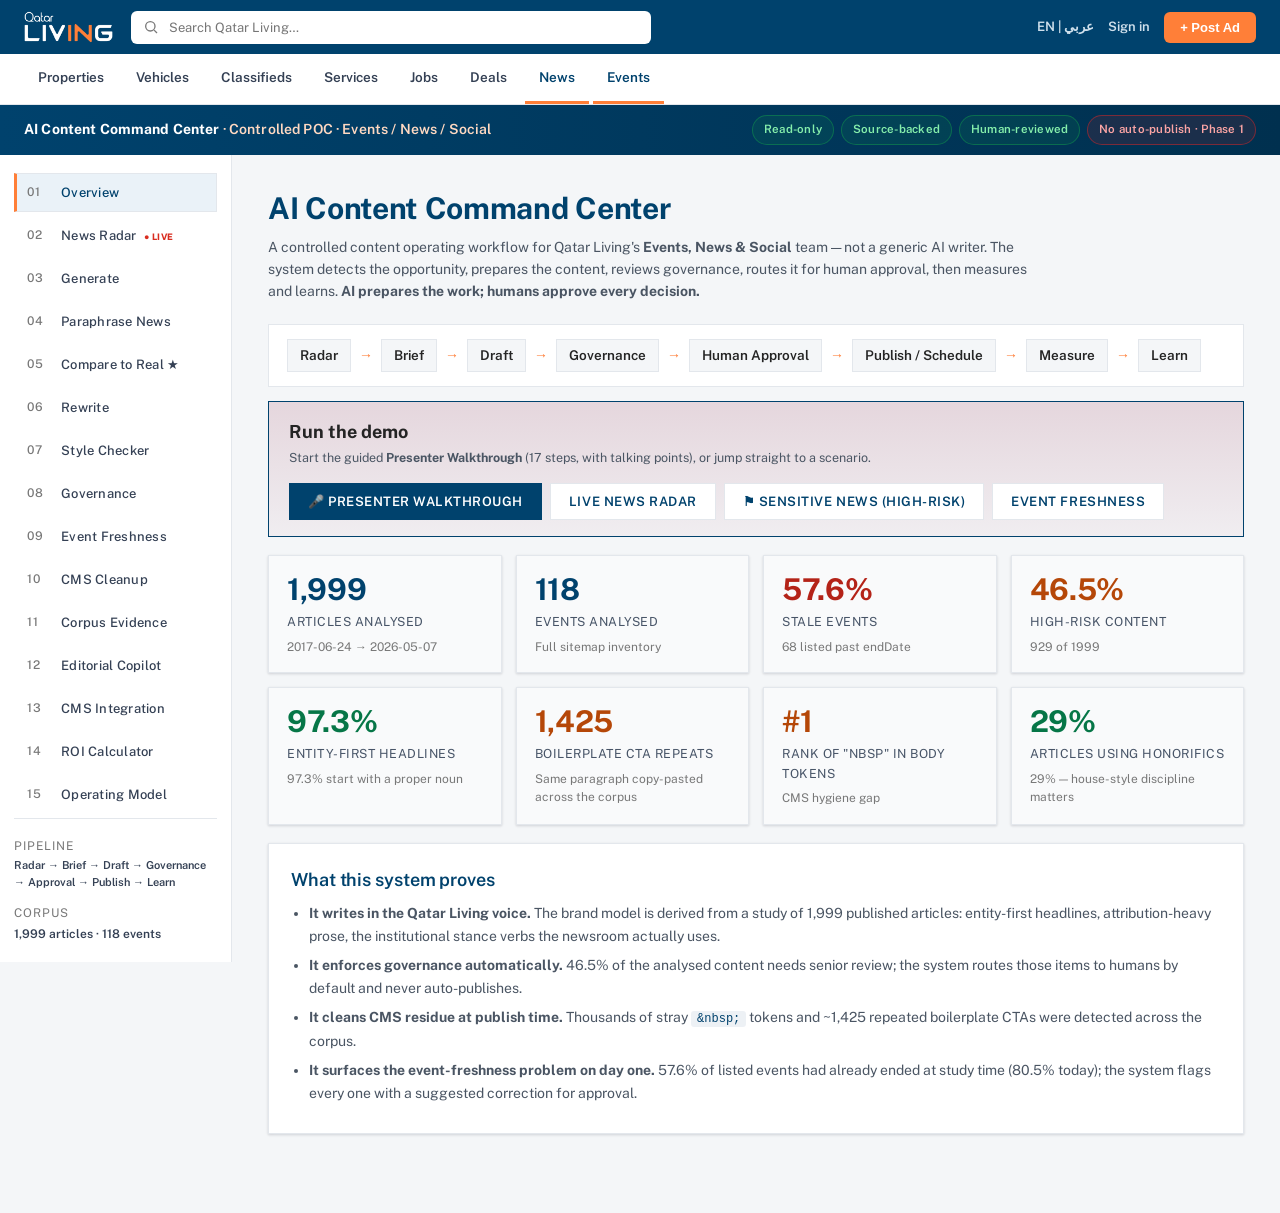
==== commit 305a17a2: "Static demo: add Presenter Walkthrough (17-step guided pitch) Co-Authored-By: Claude Opus 4.8 (1M co" ====
--- a/index.html
+++ b/index.html
@@ -132,10 +132,10 @@
         <div class="run-demo-bar">
           <div>
             <div class="run-demo-title">Run the demo</div>
-            <div class="run-demo-sub">Take the 90-second guided tour, or jump straight to a scenario.</div>
+            <div class="run-demo-sub">Start the guided <strong>Presenter Walkthrough</strong> (17 steps, with talking points), or jump straight to a scenario.</div>
           </div>
           <div class="run-demo-actions">
-            <button class="btn-primary" id="tour-start">▶ Start guided tour</button>
+            <button class="btn-primary" id="tour-start">🎤 Presenter walkthrough</button>
             <button class="btn-secondary" data-jump="radar">Live News Radar</button>
             <button class="btn-secondary" data-demo="sensitive">⚑ Sensitive News (High-risk)</button>
             <button class="btn-secondary" data-jump="freshness">Event freshness</button>
@@ -321,14 +321,16 @@
           <h1>Compare to a Real Qatar Living Article</h1>
           <p class="section-sub">
             Pick a <b>real, recently-published Qatar Living article</b>. The pilot
-            writes its own version from the <b>same facts</b>. You judge them
-            side by side. We don't claim "better" — the style score measures
-            <b>adherence to your own house rules</b>; readability and grounding
-            are independent. The real article's CMS-hygiene issues are shown too.
+            writes its own version from the <b>same verified facts</b>. You judge
+            them side by side.
           </p>
         </div>
         <div class="callout">
-          <b>How to read this:</b> the real article is by definition 100% Qatar Living style (it <i>is</i> Qatar Living). The interesting result is that the pilot, from only the facts, lands at near-identical adherence — usually <b>more readable and with zero CMS residue</b>.
+          <b>How to read this:</b> the real article represents Qatar Living's published
+          editorial voice. The score below measures <b>adherence to the extracted
+          house-style rules</b> — not whether an article "is Qatar Living" or not.
+          What the pilot demonstrably adds is a <b>source-faithful first draft
+          (grounding 100) with zero CMS residue</b> — no auto-publish, editors in control.
         </div>
         <div class="scenario-row" id="compare-row">
           <span class="scenario-label">Real articles:</span>
@@ -614,21 +616,26 @@
     </main>
   </div>
 
-  <!-- Guided tour overlay -->
+  <!-- Presenter walkthrough overlay (docked, non-blocking) -->
   <div id="tour" class="tour-hidden">
     <div class="tour-backdrop"></div>
-    <div class="tour-card" id="tour-card">
-      <div class="tour-step" id="tour-step"></div>
-      <div class="tour-title" id="tour-title"></div>
-      <div class="tour-text" id="tour-text"></div>
+    <div class="tour-card present-card" id="tour-card">
+      <div class="present-head">
+        <span class="present-progress" id="tour-step"></span>
+        <span class="present-title" id="tour-title"></span>
+      </div>
+      <div class="present-body" id="tour-body"></div>
       <div class="tour-actions">
-        <button class="btn-secondary" id="tour-skip">Skip</button>
+        <button class="btn-secondary" id="tour-skip">✕ End</button>
+        <span class="present-spacer"></span>
+        <button class="btn-secondary" id="tour-back">← Back</button>
         <button class="btn-primary" id="tour-next">Next →</button>
       </div>
+      <div class="present-hint">← → arrow keys to navigate · Esc to end · the dashboard stays clickable, so demo live as you go</div>
     </div>
   </div>
 
   <script src="./static-shim.js"></script>
   <script src="./app.js"></script>
-<div style="position:fixed;right:10px;bottom:10px;background:#00426d;color:#fff;font:600 11px Public Sans,sans-serif;padding:6px 12px;border-radius:6px;z-index:99;opacity:.9">Static showcase · no backend</div></body>
+</body>
 </html>
--- a/style.css
+++ b/style.css
@@ -1177,20 +1177,42 @@
 
 /* ════════════════ Guided tour ════════════════ */
 #tour.tour-hidden { display: none; }
-.tour-backdrop { position: fixed; inset: 0; background: transparent; z-index: 200; }
-.tour-card {
-  position: fixed; z-index: 201; right: 36px; bottom: 36px; width: 380px; max-width: calc(100vw - 40px);
-  background: #fff; border: 1px solid var(--rule); border-radius: 12px; padding: 20px 22px;
-  box-shadow: 0 24px 60px rgba(0,0,0,.35); border-top: 4px solid var(--orange);
-}
-.tour-step { font-size: 11px; font-weight: 700; color: var(--orange); text-transform: uppercase; letter-spacing: .06em; }
-.tour-title { font-family: var(--sans); font-weight: 800; font-size: 18px; color: var(--navy); margin: 4px 0 8px; }
-.tour-text { font-size: 13.5px; line-height: 1.55; color: #344054; }
-.tour-actions { display: flex; gap: 8px; justify-content: flex-end; margin-top: 16px; }
+/* non-blocking: the dashboard stays fully clickable during the walkthrough */
+.tour-backdrop { position: fixed; inset: 0; background: transparent; z-index: 200; pointer-events: none; }
+.present-card {
+  position: fixed; z-index: 201; left: 50%; transform: translateX(-50%);
+  bottom: 20px; width: 680px; max-width: calc(100vw - 32px); max-height: 52vh;
+  display: flex; flex-direction: column;
+  background: #fff; border: 1px solid var(--rule); border-radius: 14px; padding: 16px 20px 14px;
+  box-shadow: 0 24px 70px rgba(0,0,0,.40); border-top: 5px solid var(--orange);
+}
+.present-head { display: flex; align-items: baseline; gap: 12px; flex-wrap: wrap; }
+.present-progress { font-size: 11px; font-weight: 800; color: var(--orange); white-space: nowrap; }
+.present-title { font-family: var(--sans); font-weight: 800; font-size: 17px; color: var(--navy); line-height: 1.25; }
+.present-body { margin-top: 10px; overflow-y: auto; display: flex; flex-direction: column; gap: 9px; }
+.present-block p { margin: 2px 0 0; font-size: 13.5px; line-height: 1.5; color: #344054; }
+.present-label { font-size: 10px; font-weight: 800; text-transform: uppercase; letter-spacing: .06em; }
+.present-what { color: #667085; }
+.present-do   { color: #0b7a4b; }
+.present-say  { color: var(--orange); }
+.present-watch{ color: #b54708; }
+.present-say-block {
+  background: #fff7f0; border-left: 3px solid var(--orange);
+  border-radius: 0 8px 8px 0; padding: 8px 12px;
+}
+.present-say-block p { font-size: 15px; font-weight: 600; color: var(--navy); line-height: 1.5; }
+.present-watch-block {
+  background: #fffaeb; border-left: 3px solid #f79009;
+  border-radius: 0 8px 8px 0; padding: 7px 12px;
+}
+.present-watch-block p { color: #93370d; font-size: 12.5px; }
+.tour-actions { display: flex; align-items: center; gap: 8px; margin-top: 12px; }
+.present-spacer { flex: 1; }
+.present-hint { margin-top: 8px; font-size: 10.5px; color: #98a2b3; text-align: center; }
 .tour-spot {
   position: relative; z-index: 201;
-  outline: 3px solid var(--orange); outline-offset: 4px; border-radius: 6px;
-  box-shadow: 0 0 0 9999px rgba(11,20,38,.45); transition: outline .2s;
+  outline: 3px solid var(--orange); outline-offset: 3px; border-radius: 8px;
+  box-shadow: 0 0 0 4px rgba(255,127,56,.18); transition: outline .2s;
 }
 
 /* ════════════════ Responsive (tablet / laptop / phone) ════════════════ */
@@ -1213,7 +1235,7 @@
   .ql-search { order: 3; max-width: 100%; flex-basis: 100%; }
   .console-banner { flex-direction: column; align-items: flex-start; gap: 8px; }
   .section-head h1 { font-size: 24px; }
-  .tour-card { right: 12px; left: 12px; bottom: 12px; width: auto; }
+  .present-card { left: 8px; right: 8px; bottom: 8px; width: auto; max-width: none; transform: none; max-height: 60vh; }
   .radar-grid { grid-template-columns: 1fr; }
   table { font-size: 12px; }
   .gov-row { grid-template-columns: 130px 1fr; }
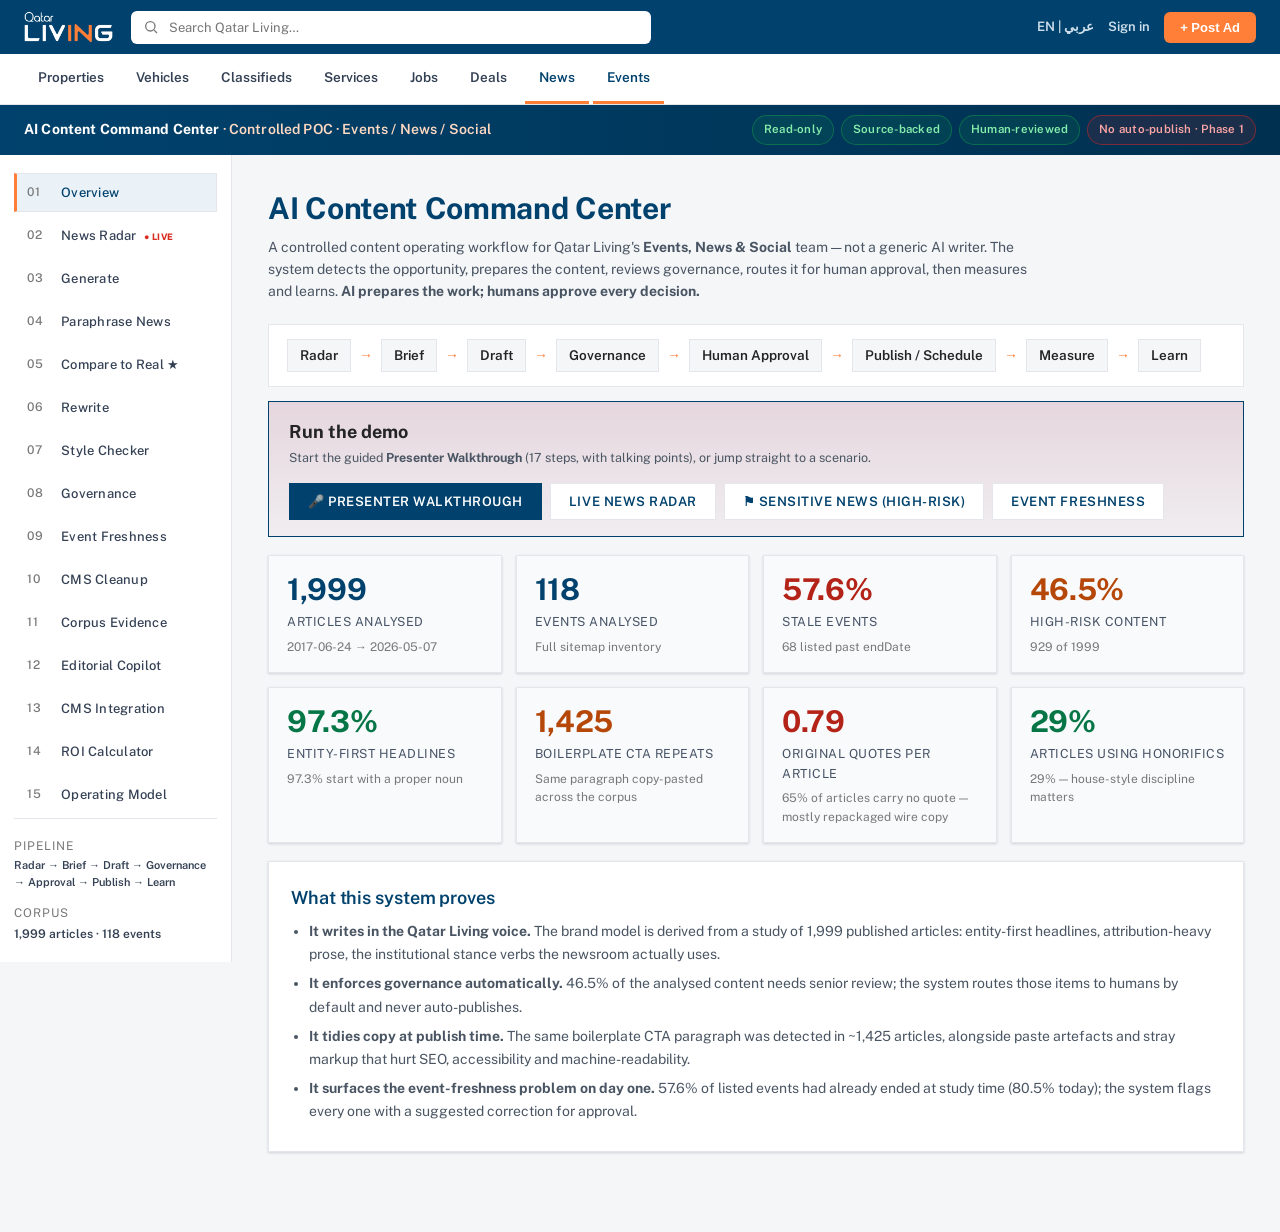
==== commit 082684b7: "Demo: manual→problem→AI walkthrough + remove nbsp overclaim - Walkthrough now frames each step: 🖐 To" ====
--- a/index.html
+++ b/index.html
@@ -151,7 +151,7 @@
           <ul class="bullets">
             <li><b>It writes in the Qatar Living voice.</b> The brand model is derived from a study of 1,999 published articles: entity-first headlines, attribution-heavy prose, the institutional stance verbs the newsroom actually uses.</li>
             <li><b>It enforces governance automatically.</b> 46.5% of the analysed content needs senior review; the system routes those items to humans by default and never auto-publishes.</li>
-            <li><b>It cleans CMS residue at publish time.</b> Thousands of stray <code>&amp;nbsp;</code> tokens and ~1,425 repeated boilerplate CTAs were detected across the corpus.</li>
+            <li><b>It tidies copy at publish time.</b> The same boilerplate CTA paragraph was detected in ~1,425 articles, alongside paste artefacts and stray markup that hurt SEO, accessibility and machine-readability.</li>
             <li><b>It surfaces the event-freshness problem on day one.</b> 57.6% of listed events had already ended at study time (80.5% today); the system flags every one with a suggested correction for approval.</li>
           </ul>
         </div>
@@ -286,8 +286,8 @@
             Paste a full news article from any source (wire copy, a press
             release, another outlet). The system <b>re-reports it as an original
             Qatar Living article</b> — reworded, not copied — applying all
-            <b>12 Genuine Issues</b> and the house guidelines: cleans
-            <code>&amp;nbsp;</code>/boilerplate, fixes honorifics, removes
+            <b>12 Genuine Issues</b> and the house guidelines: clears
+            repeated boilerplate, fixes honorifics, removes
             sensational language, adds a local-impact angle, suggests a category
             and byline, and surfaces the key facts. Then it checks how faithful
             the rewrite is to the source.
@@ -296,7 +296,7 @@
 
         <div class="scenario-row">
           <span class="scenario-label">Try a sample:</span>
-          <button class="scenario-btn" id="pp-sample">Messy wire story (with nbsp + hype + boilerplate)</button>
+          <button class="scenario-btn" id="pp-sample">Messy wire story (with hype + boilerplate)</button>
         </div>
 
         <div class="rewrite-grid">
@@ -437,7 +437,7 @@
       <section id="section-cleanup" class="section">
         <div class="section-head">
           <h1>CMS Cleanup Assistant</h1>
-          <p class="section-sub">Paste a messy article body. The cleaner strips <code>&amp;nbsp;</code>, the repeated social-CTA boilerplate, stray HTML, and whitespace noise.</p>
+          <p class="section-sub">Paste a messy article body. The cleaner removes the repeated social-CTA boilerplate, paste artefacts, stray HTML, and whitespace noise (and normalizes <code>&amp;nbsp;</code> markup for SEO/accessibility).</p>
         </div>
         <div class="rewrite-grid">
           <div class="card">
--- a/style.css
+++ b/style.css
@@ -1181,7 +1181,7 @@
 .tour-backdrop { position: fixed; inset: 0; background: transparent; z-index: 200; pointer-events: none; }
 .present-card {
   position: fixed; z-index: 201; left: 50%; transform: translateX(-50%);
-  bottom: 20px; width: 680px; max-width: calc(100vw - 32px); max-height: 52vh;
+  bottom: 20px; width: 700px; max-width: calc(100vw - 32px); max-height: 60vh;
   display: flex; flex-direction: column;
   background: #fff; border: 1px solid var(--rule); border-radius: 14px; padding: 16px 20px 14px;
   box-shadow: 0 24px 70px rgba(0,0,0,.40); border-top: 5px solid var(--orange);
@@ -1191,6 +1191,17 @@
 .present-title { font-family: var(--sans); font-weight: 800; font-size: 17px; color: var(--navy); line-height: 1.25; }
 .present-body { margin-top: 10px; overflow-y: auto; display: flex; flex-direction: column; gap: 9px; }
 .present-block p { margin: 2px 0 0; font-size: 13.5px; line-height: 1.5; color: #344054; }
+/* manual → problem → AI arc */
+.present-arc { display: flex; flex-direction: column; gap: 6px; }
+.arc-step { padding: 7px 11px; border-radius: 8px; border-left: 3px solid; }
+.arc-step span { font-size: 9.5px; font-weight: 800; text-transform: uppercase; letter-spacing: .05em; }
+.arc-step p { margin: 2px 0 0; font-size: 12.5px; line-height: 1.45; color: #344054; }
+.arc-manual  { background: #f2f4f7; border-left-color: #98a2b3; }
+.arc-manual span  { color: #475467; }
+.arc-problem { background: #fffaeb; border-left-color: #f79009; }
+.arc-problem span { color: #b54708; }
+.arc-ai      { background: #ecfdf3; border-left-color: #12b76a; }
+.arc-ai span      { color: #027a48; }
 .present-label { font-size: 10px; font-weight: 800; text-transform: uppercase; letter-spacing: .06em; }
 .present-what { color: #667085; }
 .present-do   { color: #0b7a4b; }
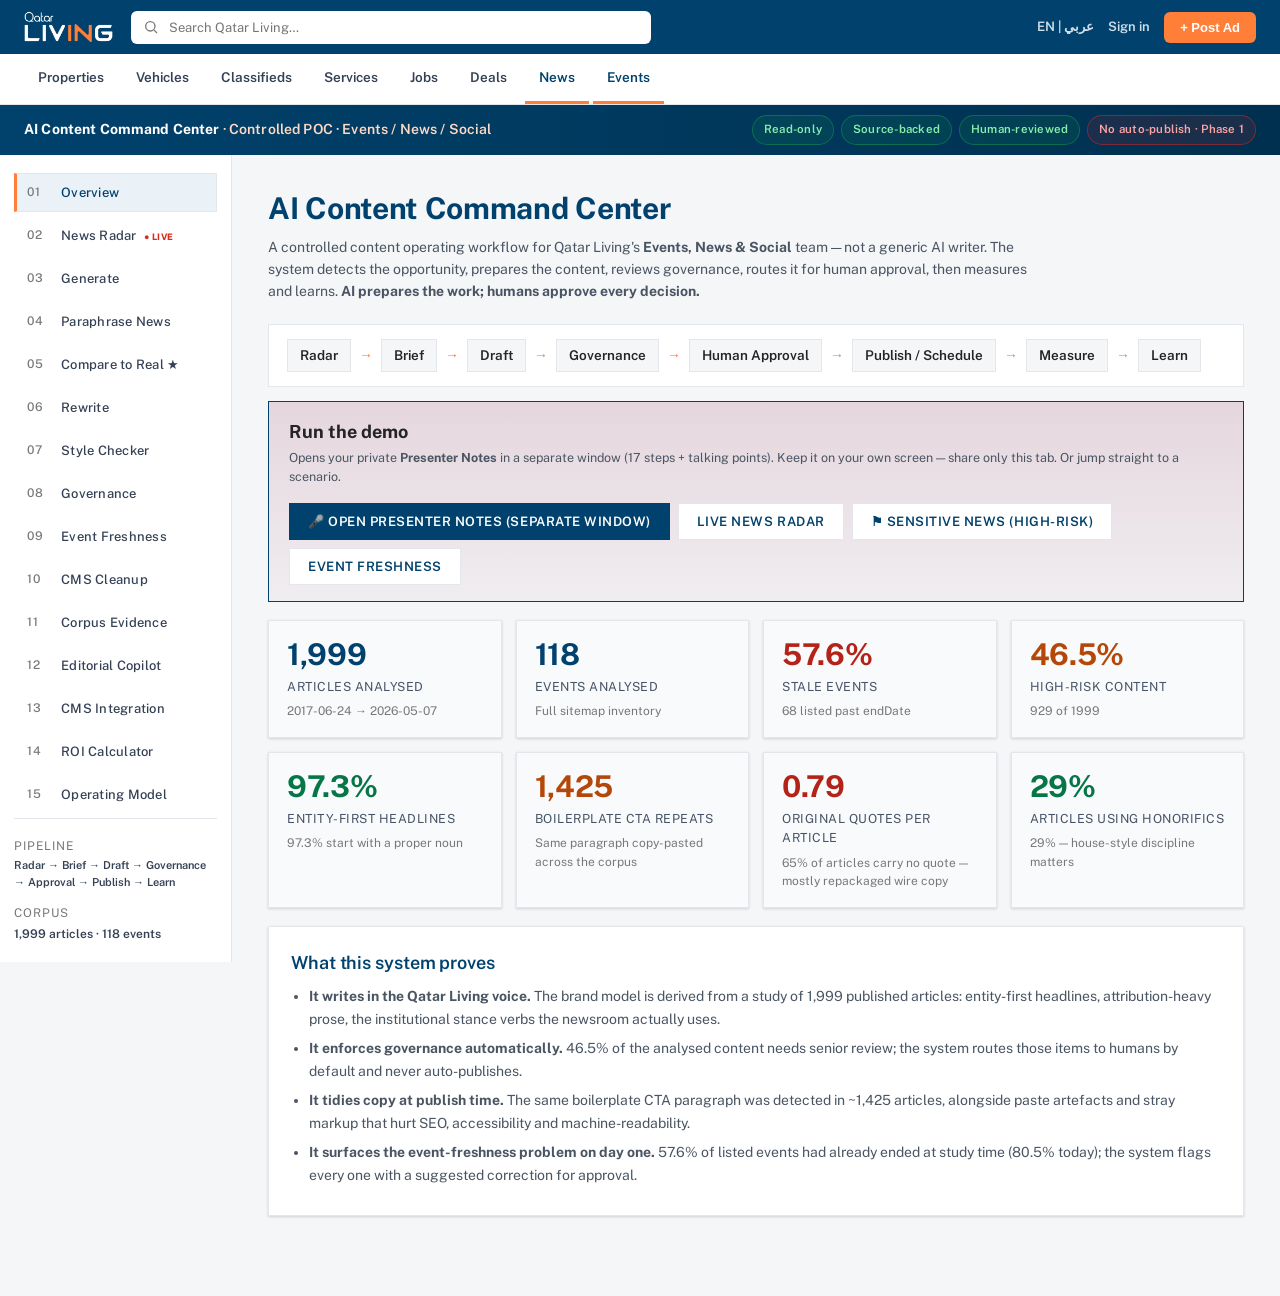
==== commit 95da0a9c: "Presenter notes moved to a SEPARATE window (screen-share safe) - Speaker notes (Say/Watch/coaching) " ====
--- a/index.html
+++ b/index.html
@@ -132,10 +132,10 @@
         <div class="run-demo-bar">
           <div>
             <div class="run-demo-title">Run the demo</div>
-            <div class="run-demo-sub">Start the guided <strong>Presenter Walkthrough</strong> (17 steps, with talking points), or jump straight to a scenario.</div>
+            <div class="run-demo-sub">Opens your private <strong>Presenter Notes</strong> in a separate window (17 steps + talking points). Keep it on your own screen — share only this tab. Or jump straight to a scenario.</div>
           </div>
           <div class="run-demo-actions">
-            <button class="btn-primary" id="tour-start">🎤 Presenter walkthrough</button>
+            <button class="btn-primary" id="tour-start">🎤 Open presenter notes (separate window)</button>
             <button class="btn-secondary" data-jump="radar">Live News Radar</button>
             <button class="btn-secondary" data-demo="sensitive">⚑ Sensitive News (High-risk)</button>
             <button class="btn-secondary" data-jump="freshness">Event freshness</button>
@@ -616,25 +616,6 @@
     </main>
   </div>
 
-  <!-- Presenter walkthrough overlay (docked, non-blocking) -->
-  <div id="tour" class="tour-hidden">
-    <div class="tour-backdrop"></div>
-    <div class="tour-card present-card" id="tour-card">
-      <div class="present-head">
-        <span class="present-progress" id="tour-step"></span>
-        <span class="present-title" id="tour-title"></span>
-      </div>
-      <div class="present-body" id="tour-body"></div>
-      <div class="tour-actions">
-        <button class="btn-secondary" id="tour-skip">✕ End</button>
-        <span class="present-spacer"></span>
-        <button class="btn-secondary" id="tour-back">← Back</button>
-        <button class="btn-primary" id="tour-next">Next →</button>
-      </div>
-      <div class="present-hint">← → arrow keys to navigate · Esc to end · the dashboard stays clickable, so demo live as you go</div>
-    </div>
-  </div>
-
   <script src="./static-shim.js"></script>
   <script src="./app.js"></script>
 </body>
--- a/style.css
+++ b/style.css
@@ -1186,7 +1186,25 @@
   background: #fff; border: 1px solid var(--rule); border-radius: 14px; padding: 16px 20px 14px;
   box-shadow: 0 24px 70px rgba(0,0,0,.40); border-top: 5px solid var(--orange);
 }
-.present-head { display: flex; align-items: baseline; gap: 12px; flex-wrap: wrap; }
+.present-head { display: flex; align-items: flex-start; justify-content: space-between; gap: 10px; }
+.present-head-text { display: flex; align-items: baseline; gap: 12px; flex-wrap: wrap; flex: 1; }
+.present-min {
+  flex: none; background: transparent; border: none; color: #98a2b3; cursor: pointer;
+  font-size: 15px; line-height: 1; padding: 3px 6px; border-radius: 6px; transition: all .15s;
+}
+.present-min:hover { background: #f2f4f7; color: #344054; }
+/* minimized corner chip */
+.tour-mini {
+  display: none; position: fixed; z-index: 201; right: 20px; bottom: 20px;
+  align-items: center; gap: 6px; cursor: pointer;
+  background: var(--navy); color: #fff; border: none; border-left: 4px solid var(--orange);
+  font-family: var(--sans); font-weight: 700; font-size: 13px; padding: 11px 16px;
+  border-radius: 10px; box-shadow: 0 12px 32px rgba(0,0,0,.35);
+}
+.tour-mini:hover { filter: brightness(1.08); }
+#tour-mini-step { color: var(--orange); }
+#tour.present-min .present-card { display: none; }
+#tour.present-min .tour-mini { display: inline-flex; }
 .present-progress { font-size: 11px; font-weight: 800; color: var(--orange); white-space: nowrap; }
 .present-title { font-family: var(--sans); font-weight: 800; font-size: 17px; color: var(--navy); line-height: 1.25; }
 .present-body { margin-top: 10px; overflow-y: auto; display: flex; flex-direction: column; gap: 9px; }
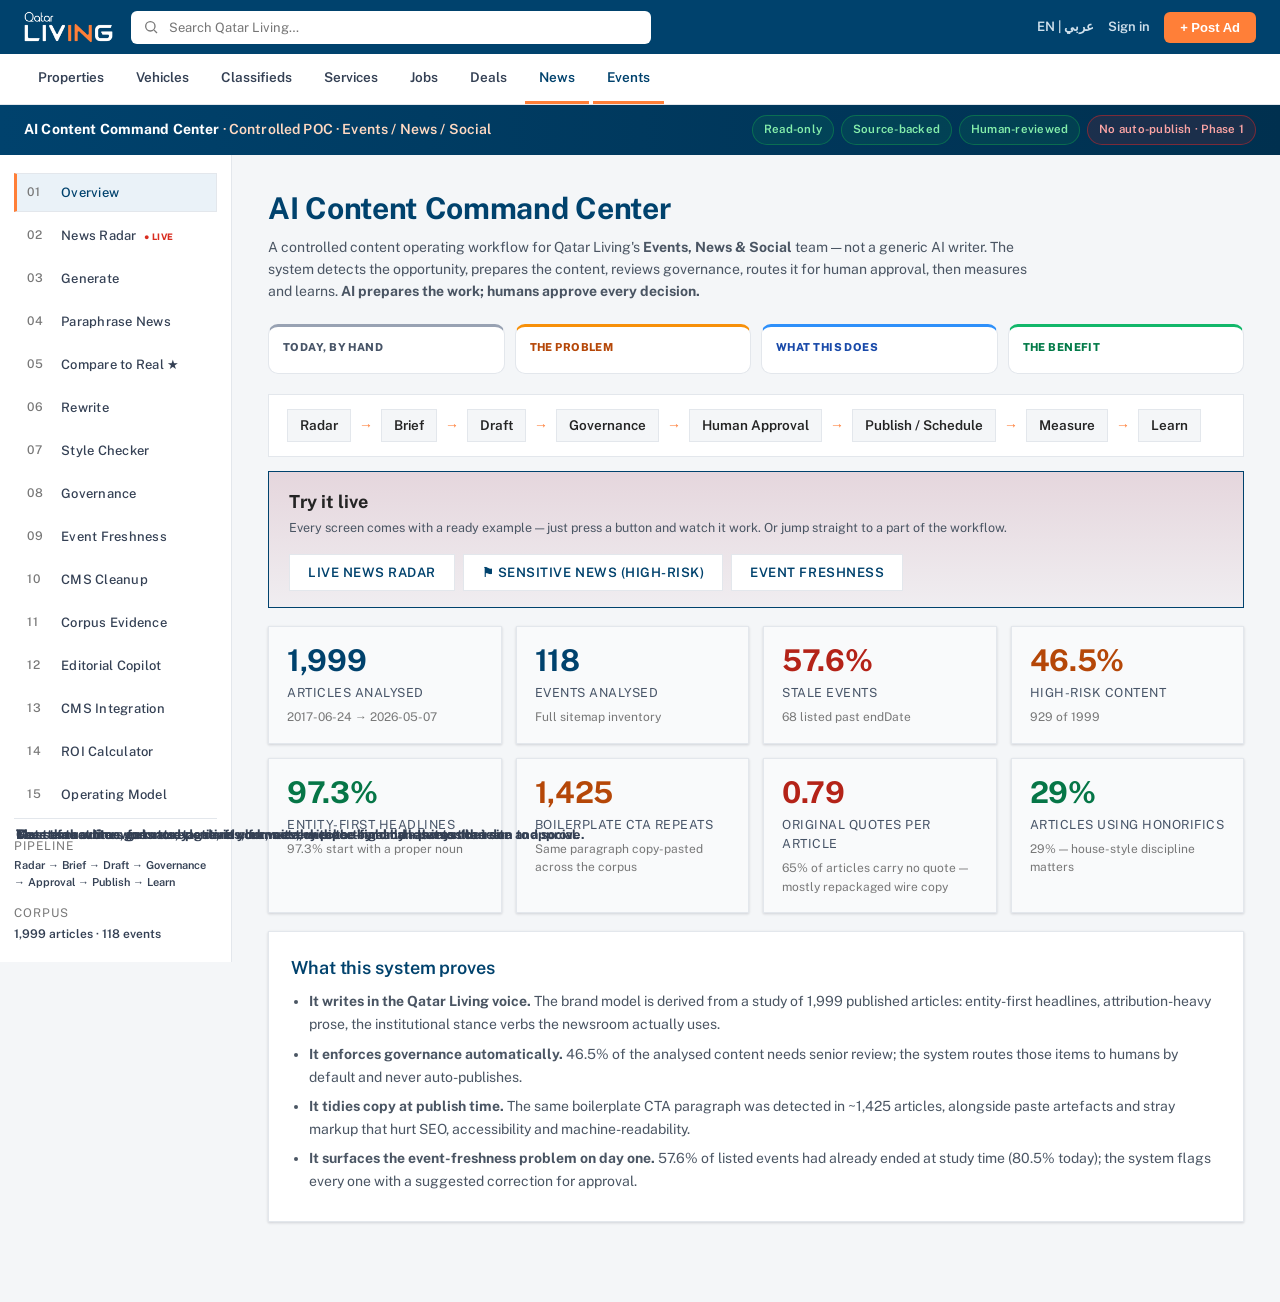
==== commit 21e5e23d: "Demo safe for screen-share: remove notes from page, add audience story strips + samples - REMOVE the" ====
--- a/index.html
+++ b/index.html
@@ -128,14 +128,13 @@
           <span class="pipe">Learn</span>
         </div>
 
-        <!-- Run demo entry -->
+        <!-- Try-it entry -->
         <div class="run-demo-bar">
           <div>
-            <div class="run-demo-title">Run the demo</div>
-            <div class="run-demo-sub">Opens your private <strong>Presenter Notes</strong> in a separate window (17 steps + talking points). Keep it on your own screen — share only this tab. Or jump straight to a scenario.</div>
+            <div class="run-demo-title">Try it live</div>
+            <div class="run-demo-sub">Every screen comes with a ready example — just press a button and watch it work. Or jump straight to a part of the workflow.</div>
           </div>
           <div class="run-demo-actions">
-            <button class="btn-primary" id="tour-start">🎤 Open presenter notes (separate window)</button>
             <button class="btn-secondary" data-jump="radar">Live News Radar</button>
             <button class="btn-secondary" data-demo="sensitive">⚑ Sensitive News (High-risk)</button>
             <button class="btn-secondary" data-jump="freshness">Event freshness</button>
@@ -372,6 +371,9 @@
         <div class="rewrite-grid">
           <div class="card">
             <h3>Draft</h3>
+            <div class="scenario-row"><span class="scenario-label">Try a sample:</span>
+              <button class="scenario-btn" id="c-sample">Load a sample article</button>
+            </div>
             <textarea id="c-input" rows="14" placeholder="First line is treated as the headline. Following lines are the body."></textarea>
             <div class="row" style="margin-top:14px;gap:14px">
               <label class="field" style="flex:0 0 auto">
@@ -400,6 +402,10 @@
         <div class="rewrite-grid">
           <div class="card">
             <h3>Draft</h3>
+            <div class="scenario-row"><span class="scenario-label">Try a sample:</span>
+              <button class="scenario-btn" id="gov-sample-high">⚑ Sensitive (royal + ministry)</button>
+              <button class="scenario-btn" id="gov-sample-low">Everyday (event)</button>
+            </div>
             <textarea id="gov-input" rows="14" placeholder="Paste draft text or a headline…"></textarea>
             <button id="gov-submit" class="btn-primary" style="margin-top:14px">Classify</button>
           </div>
--- a/style.css
+++ b/style.css
@@ -1220,6 +1220,29 @@
 .arc-problem span { color: #b54708; }
 .arc-ai      { background: #ecfdf3; border-left-color: #12b76a; }
 .arc-ai span      { color: #027a48; }
+
+/* ── Audience-facing story strip (shown on the demo: today → problem → does → benefit) ── */
+.story-strip {
+  display: grid; grid-template-columns: repeat(4, 1fr); gap: 10px; margin: 0 0 20px;
+}
+.story-cell {
+  background: #fff; border: 1px solid var(--rule); border-top: 3px solid #98a2b3;
+  border-radius: 10px; padding: 12px 14px;
+}
+.story-cell.st-today   { border-top-color: #98a2b3; }
+.story-cell.st-problem { border-top-color: #f79009; }
+.story-cell.st-does    { border-top-color: #2e90fa; }
+.story-cell.st-benefit { border-top-color: #12b76a; }
+.story-label {
+  font-size: 11px; font-weight: 800; text-transform: uppercase; letter-spacing: .04em;
+  color: #475467; margin-bottom: 5px;
+}
+.story-cell.st-problem .story-label { color: #b54708; }
+.story-cell.st-does    .story-label { color: #1849a9; }
+.story-cell.st-benefit .story-label { color: #027a48; }
+.story-text { font-size: 13px; line-height: 1.5; color: #344054; }
+@media (max-width: 1100px) { .story-strip { grid-template-columns: 1fr 1fr; } }
+@media (max-width: 620px)  { .story-strip { grid-template-columns: 1fr; } }
 .present-label { font-size: 10px; font-weight: 800; text-transform: uppercase; letter-spacing: .06em; }
 .present-what { color: #667085; }
 .present-do   { color: #0b7a4b; }
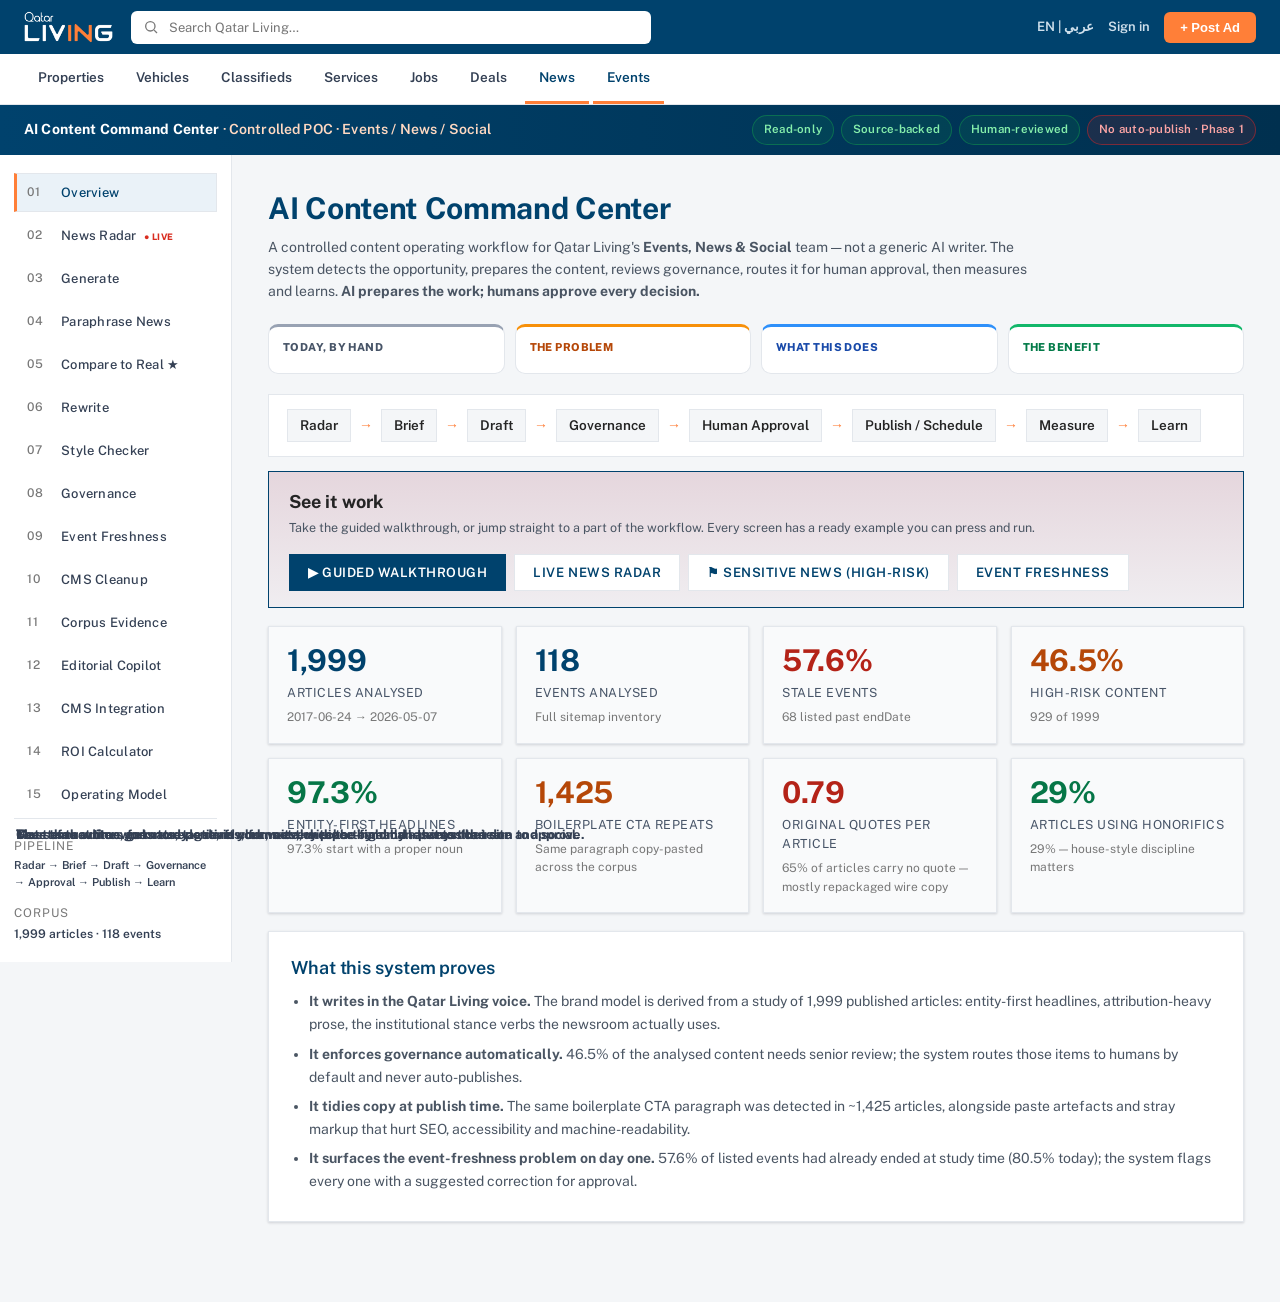
==== commit d0caa78b: "Bring back on-screen guided walkthrough — audience-safe - 12-step guided tour: intro → per-section v" ====
--- a/index.html
+++ b/index.html
@@ -131,10 +131,11 @@
         <!-- Try-it entry -->
         <div class="run-demo-bar">
           <div>
-            <div class="run-demo-title">Try it live</div>
-            <div class="run-demo-sub">Every screen comes with a ready example — just press a button and watch it work. Or jump straight to a part of the workflow.</div>
+            <div class="run-demo-title">See it work</div>
+            <div class="run-demo-sub">Take the guided walkthrough, or jump straight to a part of the workflow. Every screen has a ready example you can press and run.</div>
           </div>
           <div class="run-demo-actions">
+            <button class="btn-primary" id="walk-start">▶ Guided walkthrough</button>
             <button class="btn-secondary" data-jump="radar">Live News Radar</button>
             <button class="btn-secondary" data-demo="sensitive">⚑ Sensitive News (High-risk)</button>
             <button class="btn-secondary" data-jump="freshness">Event freshness</button>
@@ -622,6 +623,27 @@
     </main>
   </div>
 
+  <!-- Guided walkthrough (audience-safe: shows the value story, never private notes) -->
+  <div id="walk" class="walk-hidden">
+    <div class="walk-card" id="walk-card">
+      <div class="walk-head">
+        <div class="walk-head-text">
+          <span class="walk-prog" id="walk-prog"></span>
+          <span class="walk-title" id="walk-title"></span>
+        </div>
+        <button class="walk-min" id="walk-min" title="Minimize to the corner (keeps your place)">▁</button>
+      </div>
+      <div class="walk-body" id="walk-body"></div>
+      <div class="walk-actions">
+        <button class="btn-secondary" id="walk-end">End</button>
+        <span class="walk-spacer"></span>
+        <button class="btn-secondary" id="walk-back">← Back</button>
+        <button class="btn-primary" id="walk-next">Next →</button>
+      </div>
+    </div>
+    <button class="walk-mini" id="walk-mini">▶ Walkthrough · <span id="walk-mini-step"></span> · tap to resume</button>
+  </div>
+
   <script src="./static-shim.js"></script>
   <script src="./app.js"></script>
 </body>
--- a/style.css
+++ b/style.css
@@ -1243,6 +1243,46 @@
 .story-text { font-size: 13px; line-height: 1.5; color: #344054; }
 @media (max-width: 1100px) { .story-strip { grid-template-columns: 1fr 1fr; } }
 @media (max-width: 620px)  { .story-strip { grid-template-columns: 1fr; } }
+
+/* ── Guided walkthrough panel (audience-safe) ── */
+#walk.walk-hidden { display: none; }
+.walk-card {
+  position: fixed; z-index: 240; left: 50%; transform: translateX(-50%); bottom: 18px;
+  width: 780px; max-width: calc(100vw - 28px); max-height: 60vh;
+  display: flex; flex-direction: column;
+  background: #fff; border: 1px solid var(--rule); border-radius: 14px; padding: 14px 18px 12px;
+  box-shadow: 0 24px 70px rgba(0,0,0,.40); border-top: 5px solid var(--orange);
+}
+.walk-head { display: flex; align-items: flex-start; justify-content: space-between; gap: 10px; }
+.walk-head-text { display: flex; align-items: baseline; gap: 12px; flex-wrap: wrap; flex: 1; }
+.walk-prog { font-size: 11px; font-weight: 800; color: var(--orange); white-space: nowrap; }
+.walk-title { font-family: var(--sans); font-weight: 800; font-size: 19px; color: var(--navy); line-height: 1.2; }
+.walk-min { flex: none; background: transparent; border: none; color: #98a2b3; cursor: pointer;
+  font-size: 16px; line-height: 1; padding: 2px 7px; border-radius: 6px; transition: all .15s; }
+.walk-min:hover { background: #f2f4f7; color: #344054; }
+.walk-body { margin-top: 12px; overflow-y: auto; }
+.walk-grid { display: grid; grid-template-columns: 1fr 1fr; gap: 10px; }
+.walk-grid .story-text { font-size: 13.5px; }
+.walk-points { margin: 2px 0 0; padding-left: 22px; }
+.walk-points li { font-size: 15.5px; line-height: 1.55; color: #344054; margin-bottom: 8px; }
+.walk-actions { display: flex; align-items: center; gap: 8px; margin-top: 12px; }
+.walk-spacer { flex: 1; }
+.walk-mini {
+  display: none; position: fixed; z-index: 240; right: 20px; bottom: 20px;
+  align-items: center; gap: 6px; cursor: pointer;
+  background: var(--navy); color: #fff; border: none; border-left: 4px solid var(--orange);
+  font-family: var(--sans); font-weight: 700; font-size: 13px; padding: 11px 16px;
+  border-radius: 10px; box-shadow: 0 12px 32px rgba(0,0,0,.35);
+}
+.walk-mini:hover { filter: brightness(1.08); }
+#walk-mini-step { color: var(--orange); }
+#walk.walk-min .walk-card { display: none; }
+#walk.walk-min .walk-mini { display: inline-flex; }
+body.walk-active .story-strip { display: none; }  /* avoid duplicating the cards while the panel shows them */
+@media (max-width: 980px) {
+  .walk-card { left: 8px; right: 8px; bottom: 8px; transform: none; width: auto; max-width: none; max-height: 66vh; }
+  .walk-grid { grid-template-columns: 1fr; }
+}
 .present-label { font-size: 10px; font-weight: 800; text-transform: uppercase; letter-spacing: .06em; }
 .present-what { color: #667085; }
 .present-do   { color: #0b7a4b; }
